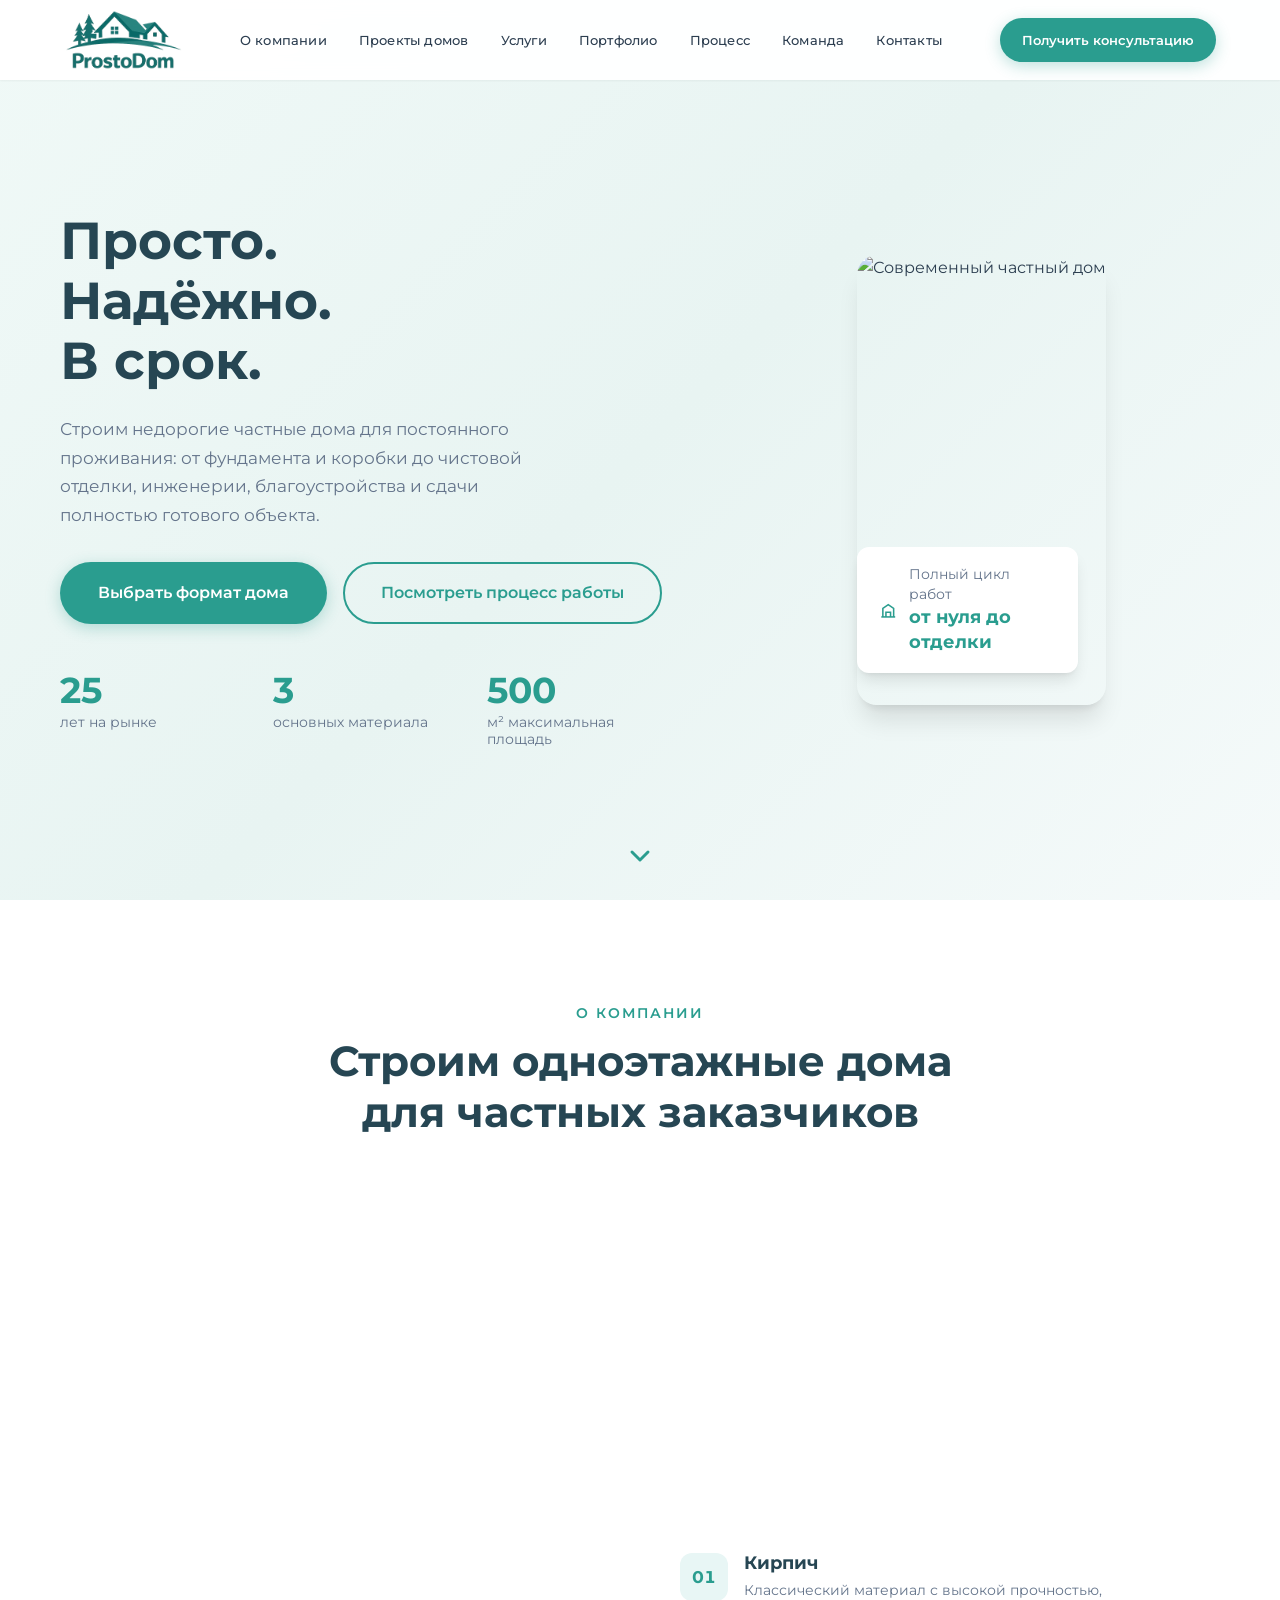
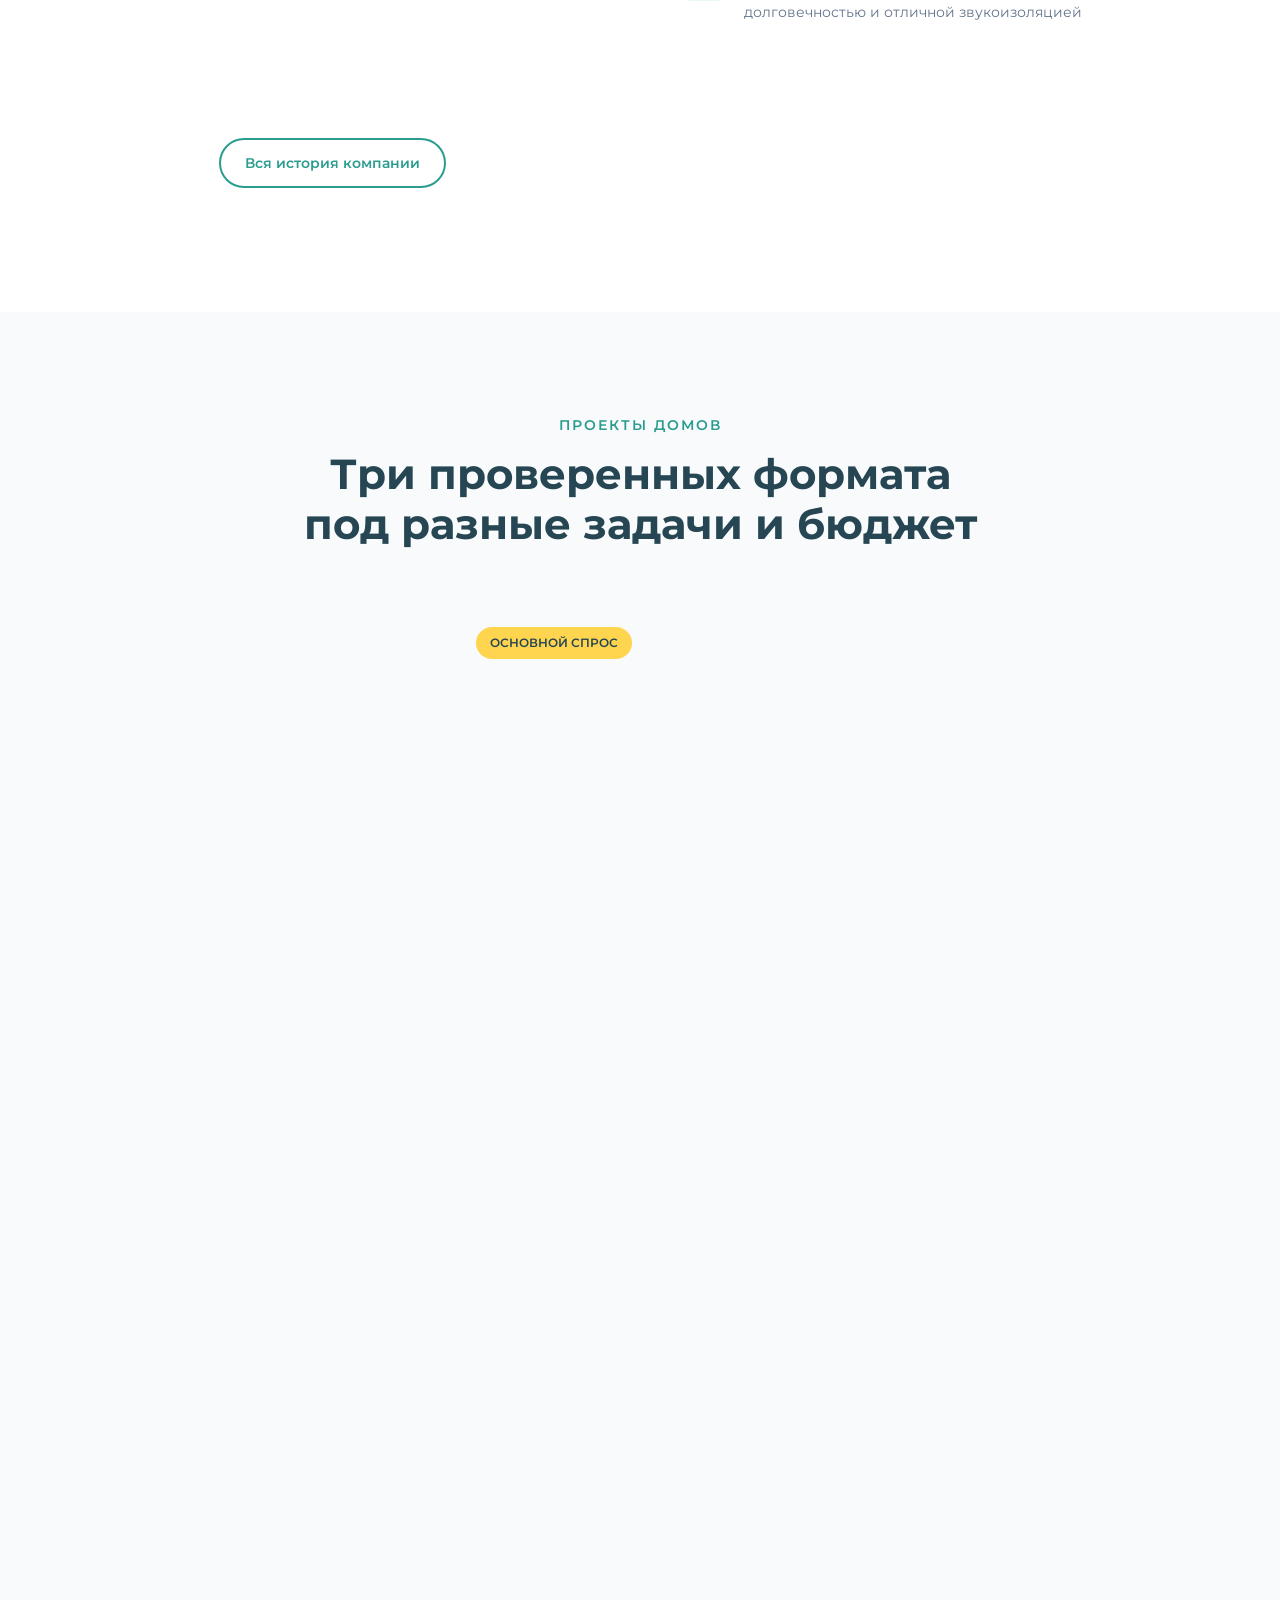
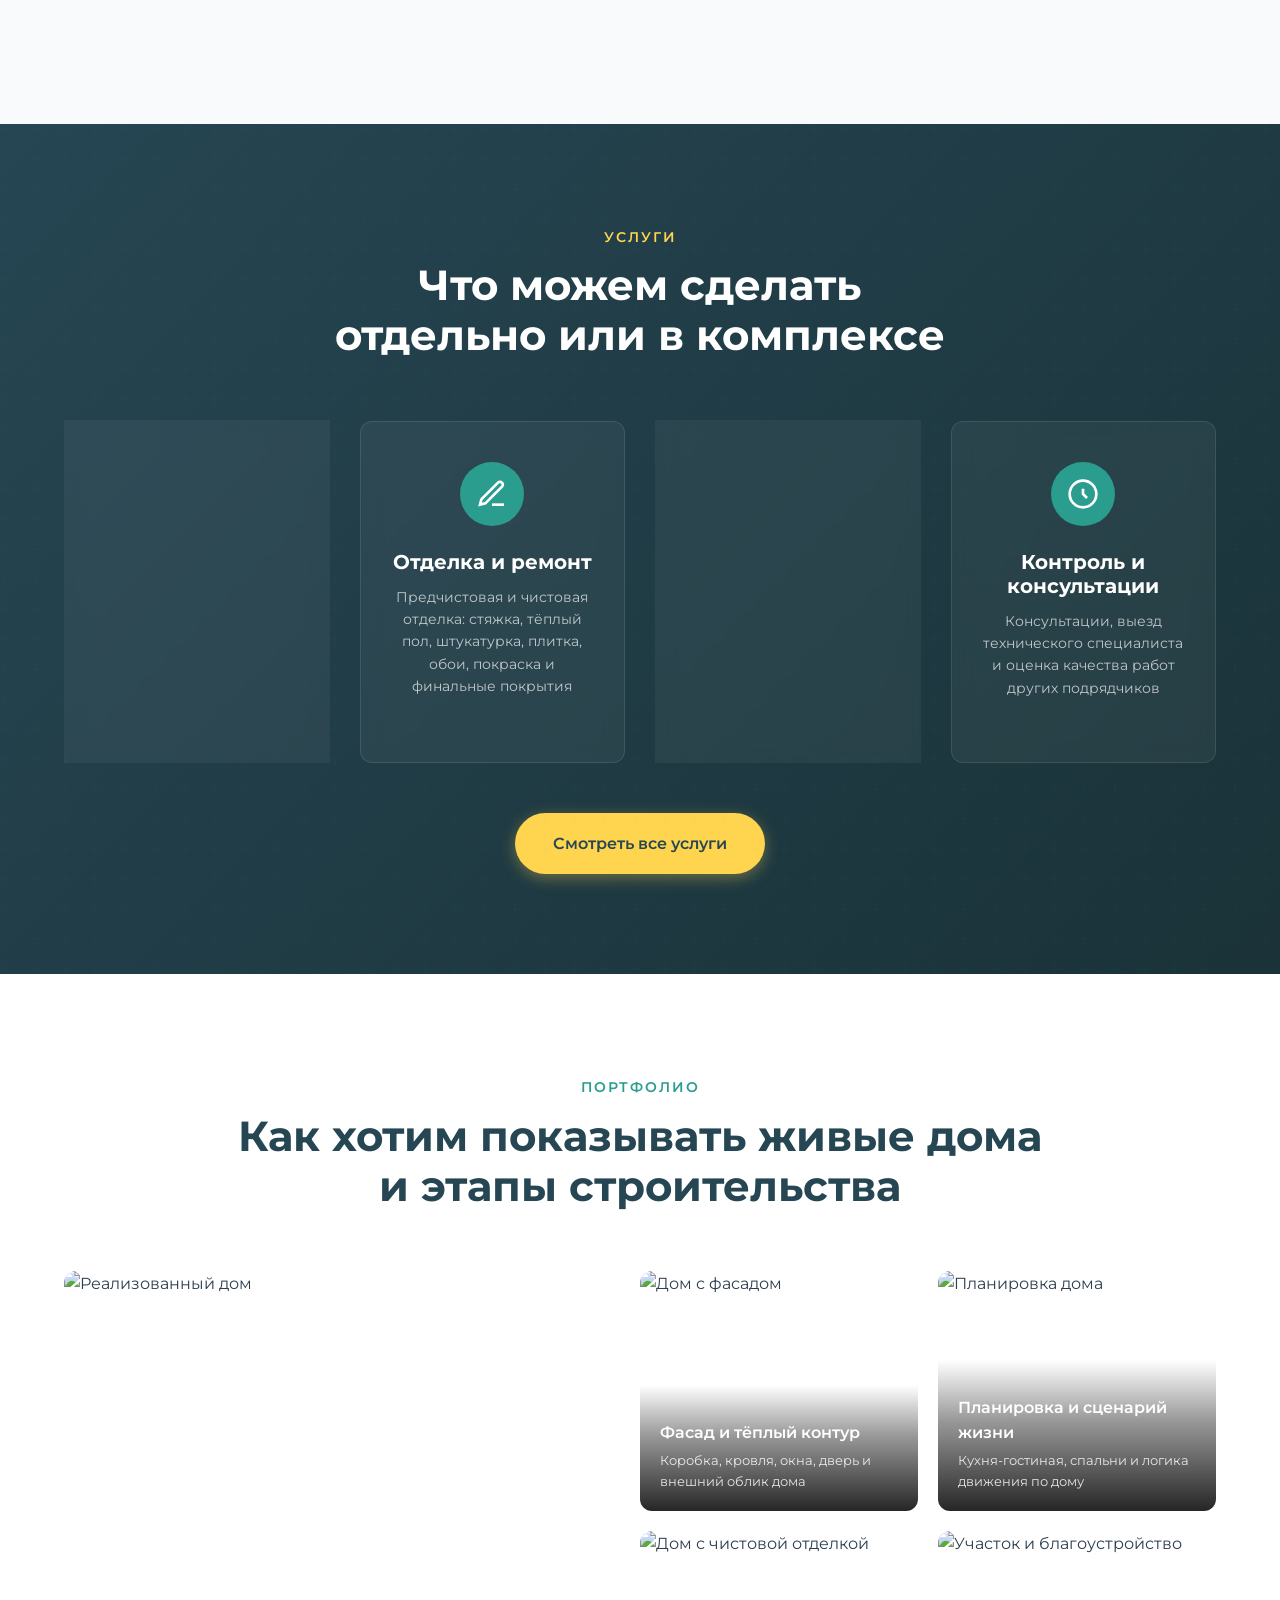
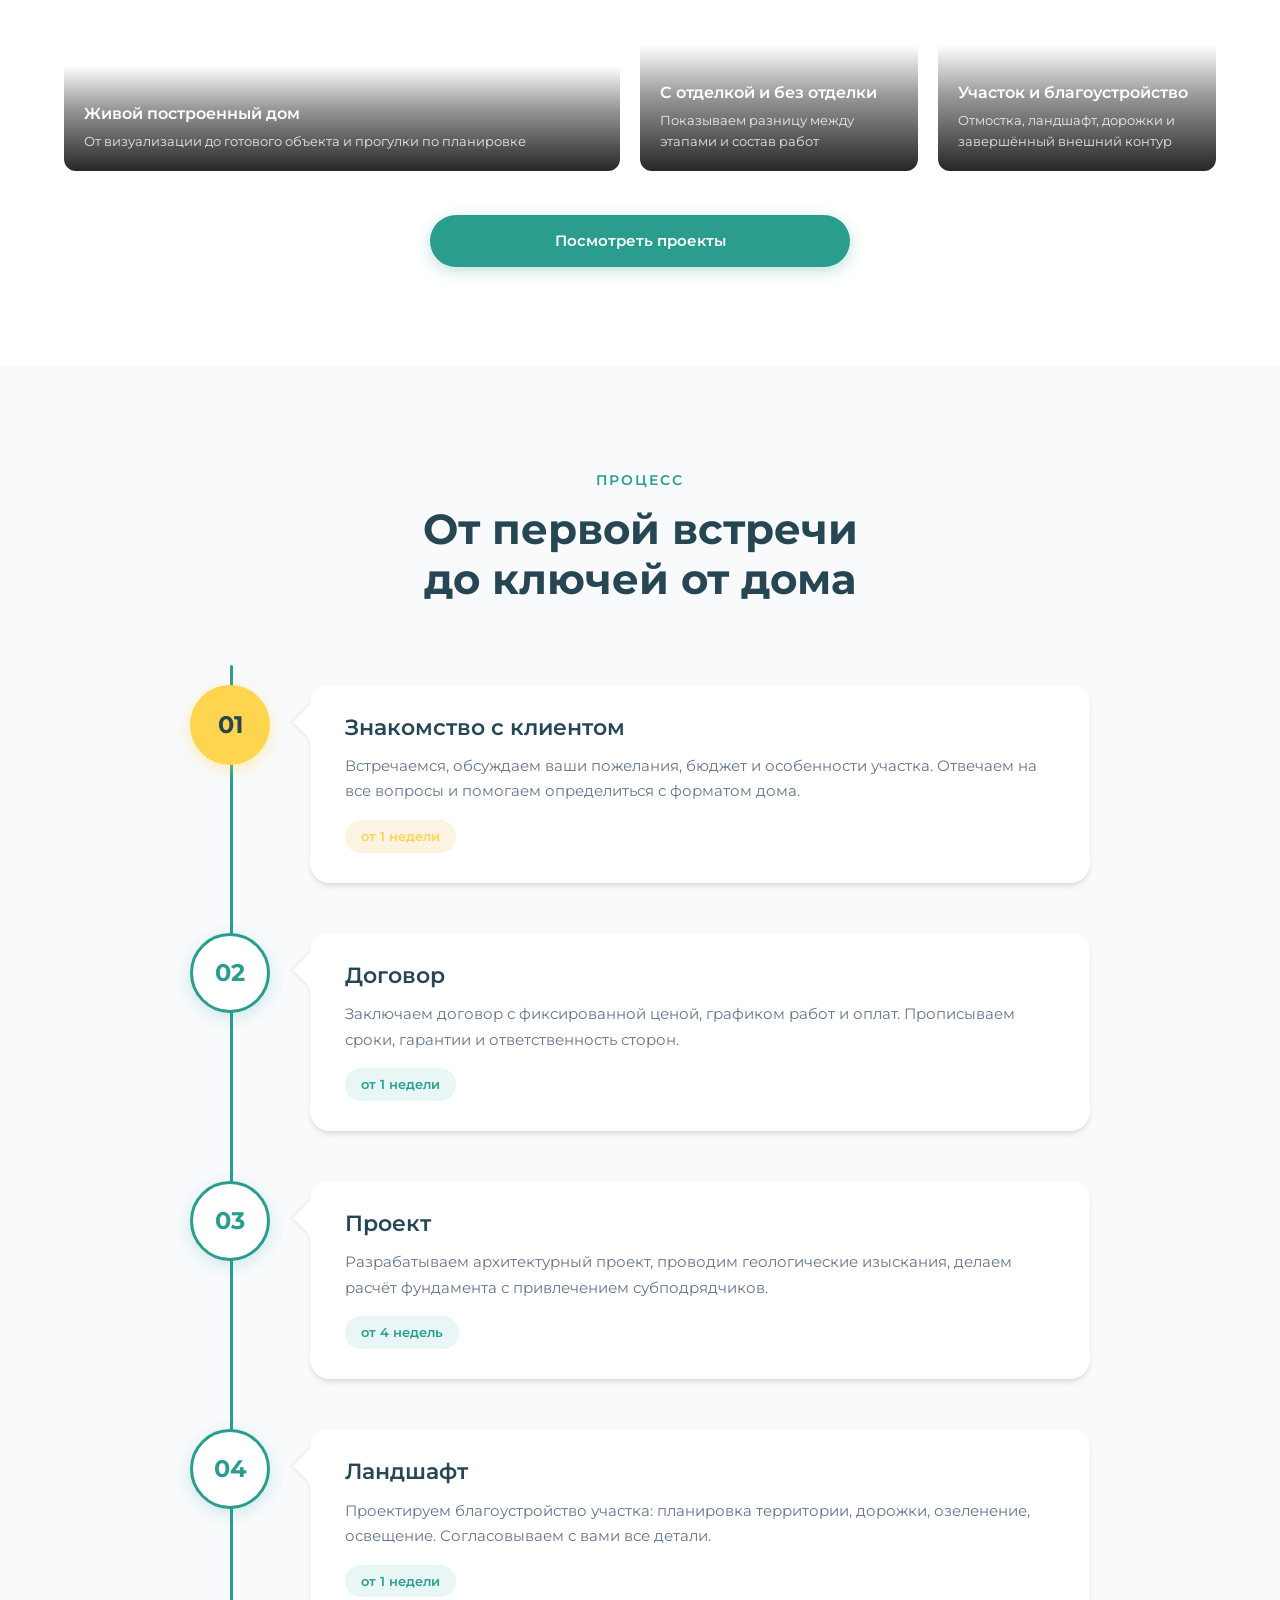
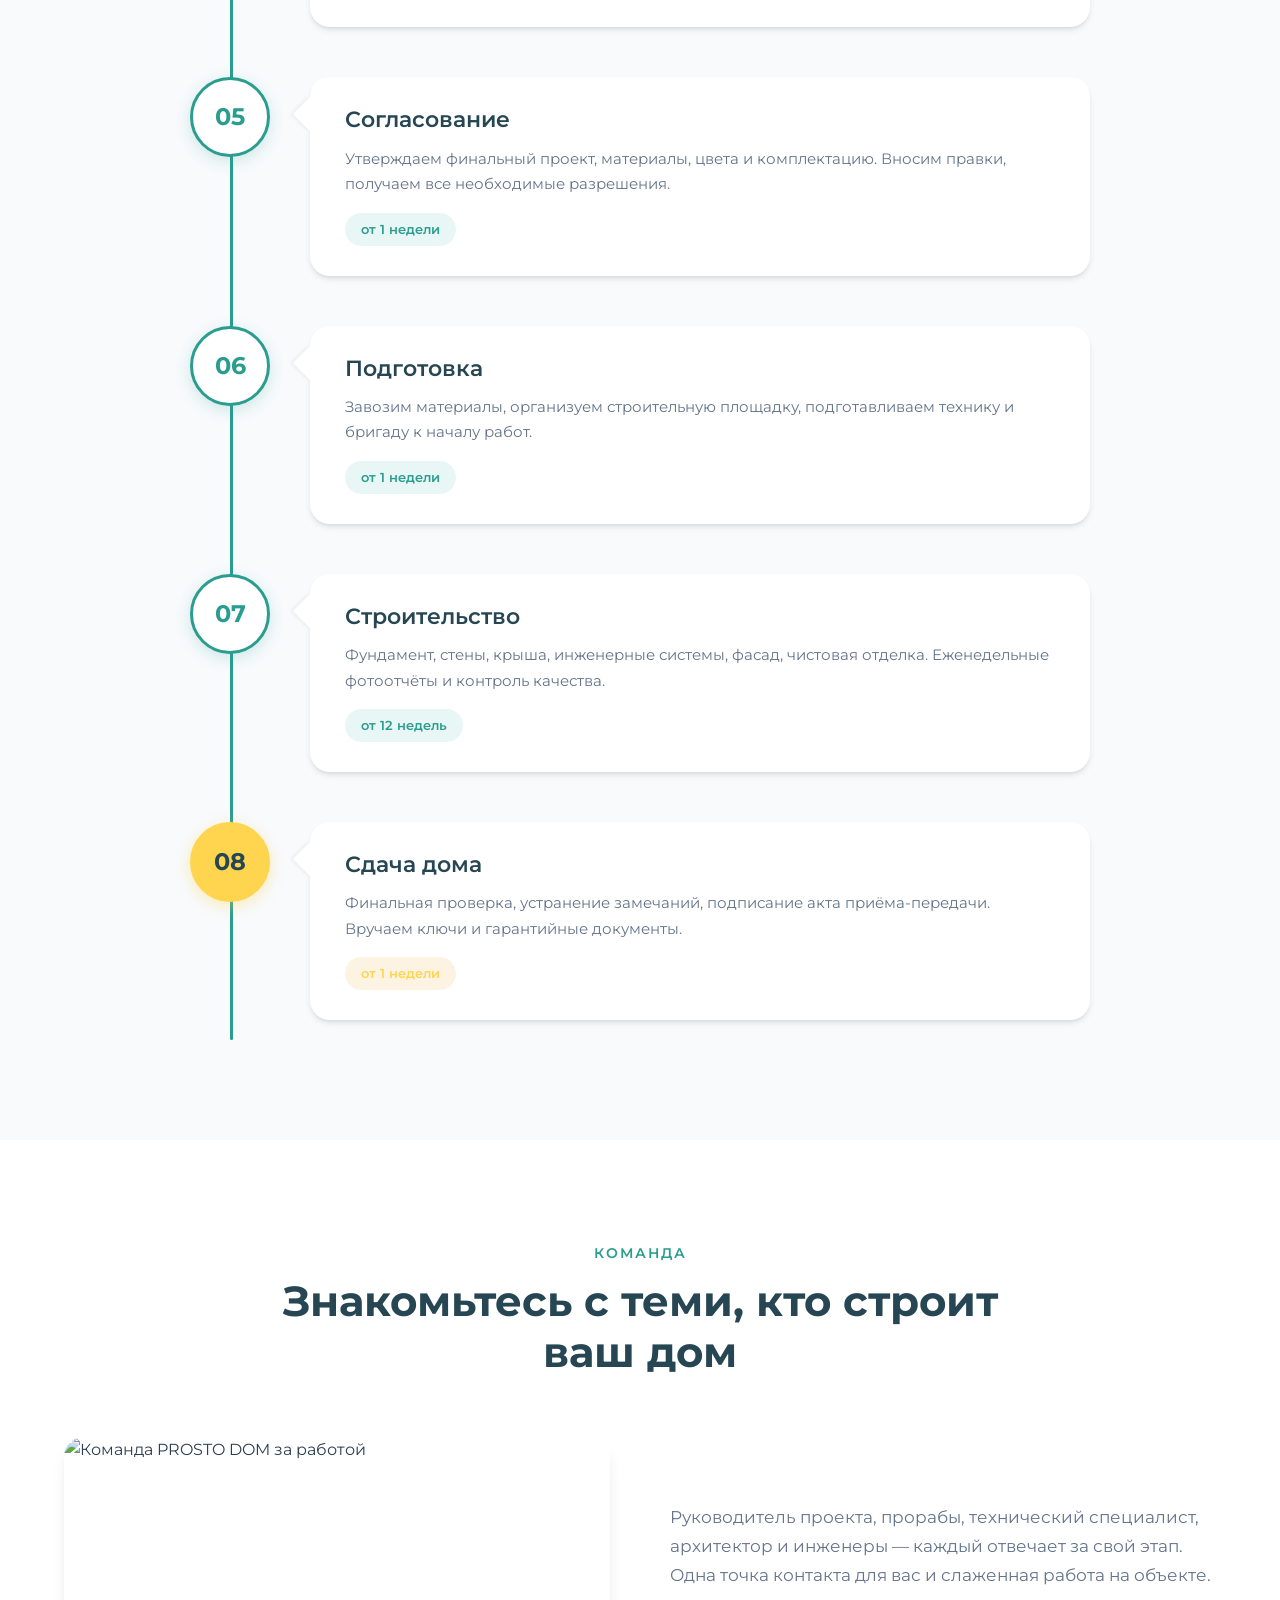
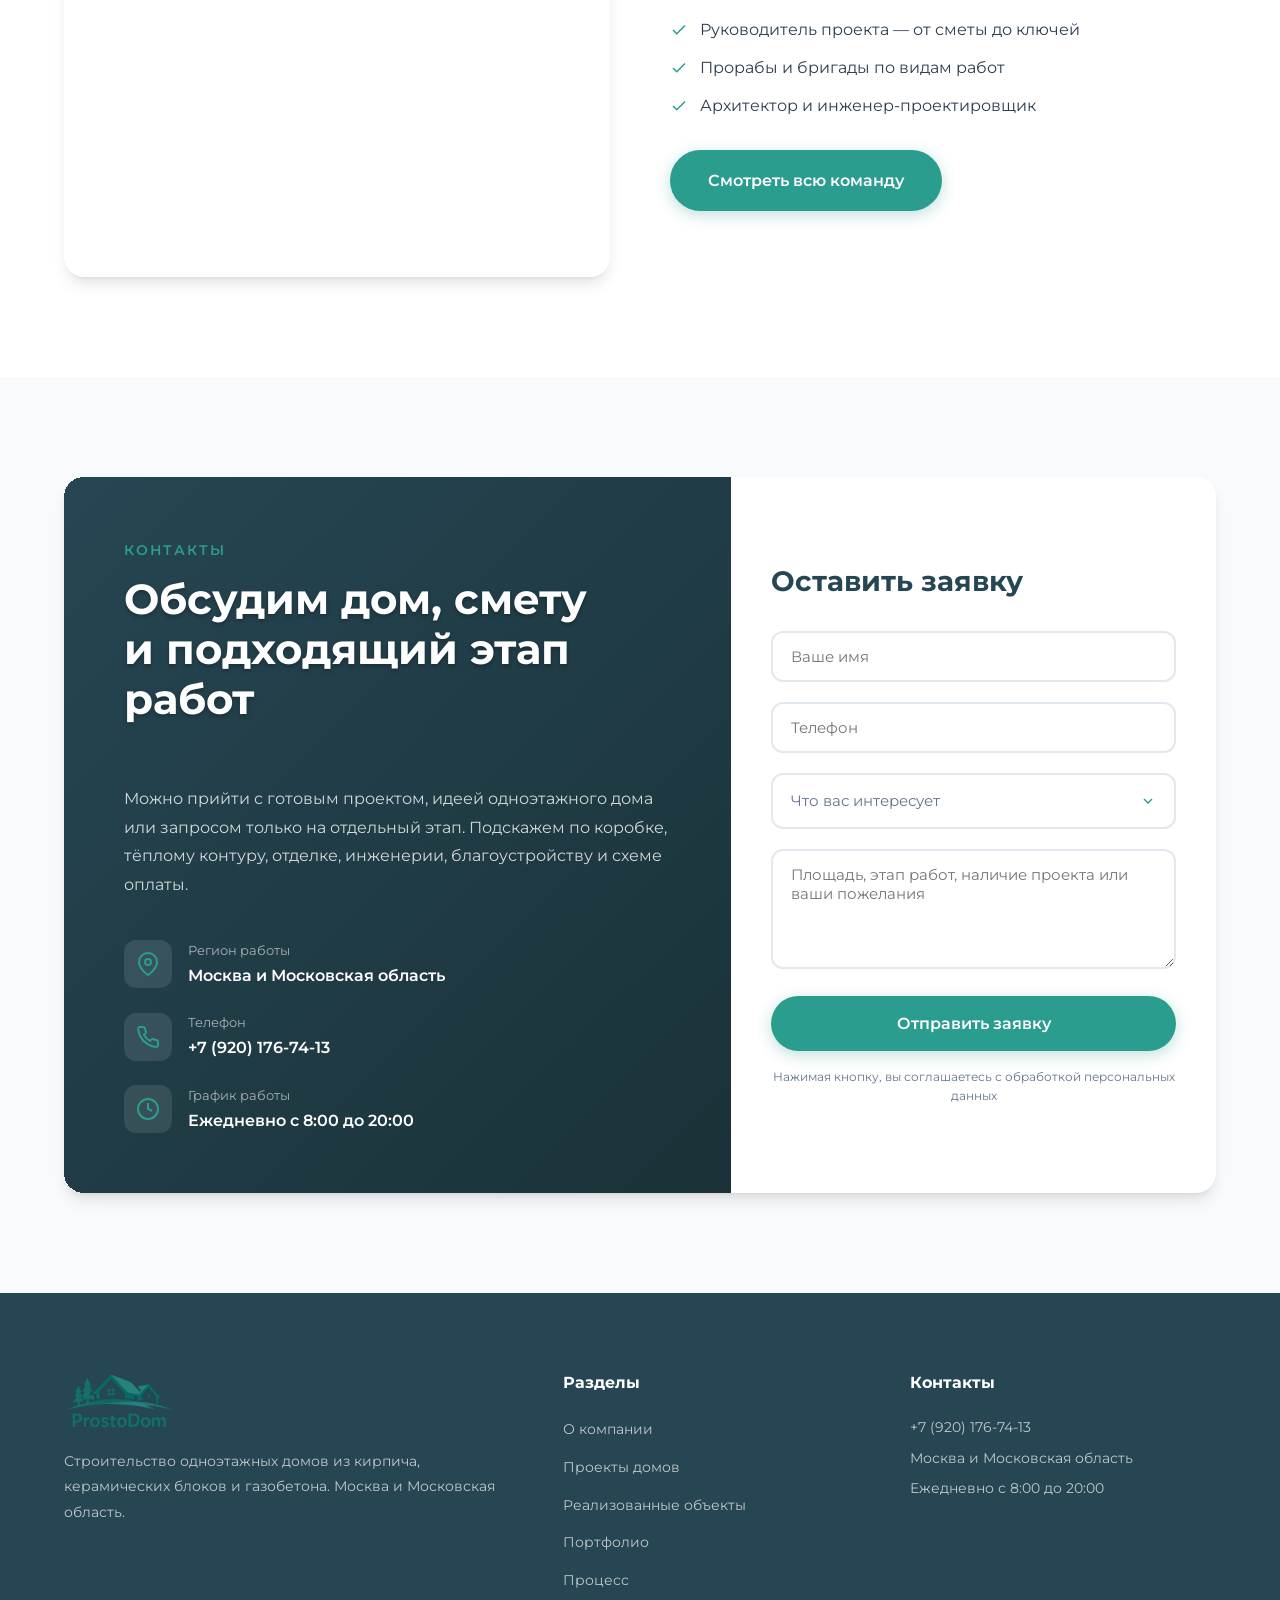
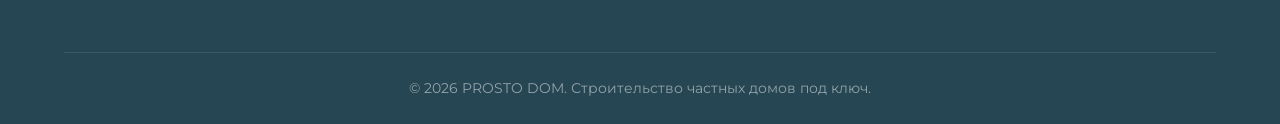
==== index.html @ 5545a031 "save1" ====
<!DOCTYPE html>
<html lang="ru">
<head>
    <meta charset="UTF-8">
    <meta name="viewport" content="width=device-width, initial-scale=1.0, viewport-fit=cover">
    <title>PROSTO DOM | Строительство одноэтажных домов под ключ</title>
    <link rel="preconnect" href="https://fonts.googleapis.com">
    <link rel="preconnect" href="https://fonts.gstatic.com" crossorigin>
    <link href="https://fonts.googleapis.com/css2?family=Montserrat:wght@300;400;500;600;700&display=swap" rel="stylesheet">
    <link rel="stylesheet" href="assets/css/styles.css">
</head>
<body>
    <nav class="navbar">
        <div class="container">
            <div class="nav-wrapper">
                <a href="#home" class="logo">
                    <img src="assets/images/logo.png" alt="PROSTO DOM" class="logo-img">
                </a>
                <ul class="nav-menu">
                    <li><a href="#about" class="nav-link">О компании</a></li>
                    <li><a href="#products" class="nav-link">Проекты домов</a></li>
                    <li><a href="#advantages" class="nav-link">Услуги</a></li>
                    <li><a href="#gallery" class="nav-link">Портфолио</a></li>
                    <li><a href="#payment" class="nav-link">Процесс</a></li>
                    <li><a href="#team-preview" class="nav-link">Команда</a></li>
                    <li><a href="#contact" class="nav-link">Контакты</a></li>
                </ul>
                <a href="#contact" class="btn btn-primary">Получить консультацию</a>
                <button type="button" class="mobile-menu-btn">
                    <span></span>
                    <span></span>
                    <span></span>
                </button>
            </div>
        </div>
    </nav>

    <section id="home" class="hero">
        <div class="container">
            <div class="hero-content">
                <div class="hero-text">
                    <h1 class="hero-title">
                        Просто.<br>
                        Надёжно.<br>
                        В срок.
                    </h1>
                    <p class="hero-description">
                        Строим недорогие частные дома для постоянного проживания: от фундамента и коробки
                        до чистовой отделки, инженерии, благоустройства и сдачи полностью готового объекта.
                    </p>
                    <div class="hero-buttons">
                        <a href="#products" class="btn btn-primary btn-large">Выбрать формат дома</a>
                        <a href="#payment" class="btn btn-outline btn-large">Посмотреть процесс работы</a>
                    </div>
                    <div class="hero-stats">
                        <div class="stat-item">
                            <span class="stat-number">25</span>
                            <span class="stat-label">лет на рынке</span>
                        </div>
                        <div class="stat-item">
                            <span class="stat-number">3</span>
                            <span class="stat-label">основных материала</span>
                        </div>
                        <div class="stat-item">
                            <span class="stat-number">500</span>
                            <span class="stat-label">м² максимальная площадь</span>
                        </div>
                    </div>
                </div>
                <div class="hero-image">
                    <div class="hero-image-frame">
                        <img src="https://kimi-web-img.moonshot.cn/img/images.contentstack.io/7cf0a88d36559b25558698b14889afd75e6fc28c.jpg" alt="Современный частный дом">
                    </div>
                    <div class="floating-card">
                        <svg width="24" height="24" viewBox="0 0 24 24" fill="none" stroke="#2A9D8F" stroke-width="2" aria-hidden="true">
                            <path d="M3 21h18"/>
                            <path d="M5 21V10l7-5 7 5v11"/>
                            <path d="M9 21v-6h6v6"/>
                        </svg>
                        <span>Полный цикл работ<br><strong>от нуля до отделки</strong></span>
                    </div>
                </div>
            </div>
        </div>
        <a href="#about" class="hero-scroll" aria-label="Перейти к разделу О компании">
            <svg class="hero-scroll-chevron" width="32" height="32" viewBox="0 0 24 24" fill="none" xmlns="http://www.w3.org/2000/svg" aria-hidden="true">
                <path d="M6 9l6 6 6-6" stroke="currentColor" stroke-width="2.2" stroke-linecap="round" stroke-linejoin="round"/>
            </svg>
        </a>
    </section>

    <section id="about" class="about">
        <div class="container">
            <div class="section-header">
                <span class="section-subtitle">О компании</span>
                <h2 class="section-title about-hero-title">Строим одноэтажные дома для частных заказчиков</h2>
            </div>
            <div class="about-grid">
                <div class="about-image-wrapper">
                    <div class="about-image">
                        <img src="https://kimi-web-img.moonshot.cn/img/www.stagewindows.com/06be84ded75762f1f22cbdcfaafd7a8bdf763b5a.jpg" alt="Процесс строительства дома">
                        <div class="experience-badge">
                            <span class="exp-number">25</span>
                            <span class="exp-text">лет<br>опыта</span>
                        </div>
                    </div>
                    <a href="#about" class="btn btn-outline about-history-btn">Вся история компании</a>
                </div>
                <div class="about-content">
                    <h3>Недорогие дома под ключ, тёплый контур и отдельные строительные этапы</h3>
                    <p>
                        Основное направление PROSTO DOM: индивидуальное жилищное строительство для частных заказчиков.
                        Делаем одноэтажные дома под ключ, тёплый контур и коробку, а также берём отдельные этапы:
                        фундамент, стены, крыши, фасады, инженерные сети, отделку, септики, благоустройство и ландшафт.
                    </p>
                    <p class="materials-intro">
                        Для возведения стен применяем три основных материала:
                    </p>
                    <div class="features-list">
                        <div class="feature-item">
                            <div class="feature-icon">
                                <span class="feature-num">01</span>
                            </div>
                            <div class="feature-text">
                                <h4>Кирпич</h4>
                                <p>Классический материал с высокой прочностью, долговечностью и отличной звукоизоляцией</p>
                            </div>
                        </div>
                        <div class="feature-item">
                            <div class="feature-icon">
                                <span class="feature-num">02</span>
                            </div>
                            <div class="feature-text">
                                <h4>Керамические блоки</h4>
                                <p>Тёплый и экологичный материал с высокой энергоэффективностью и паропроницаемостью</p>
                            </div>
                        </div>
                        <div class="feature-item">
                            <div class="feature-icon">
                                <span class="feature-num">03</span>
                            </div>
                            <div class="feature-text">
                                <h4>Газобетонные блоки</h4>
                                <p>Лёгкий материал с хорошей теплоизоляцией, удобством кладки и доступной ценой</p>
                            </div>
                        </div>
                    </div>
                </div>
            </div>
        </div>
    </section>

    <section id="products" class="products">
        <div class="container">
            <div class="section-header">
                <span class="section-subtitle">Проекты домов</span>
                <h2 class="section-title">Три проверенных формата <br>под разные задачи и бюджет</h2>
            </div>
            <div class="products-grid">
                <div class="product-card">
                    <div class="product-image">
                        <img src="https://images.unsplash.com/photo-1600585154340-be6161a56a0c?w=600&q=80" alt="Маленький одноэтажный дом">
                        <div class="product-badge">Компактный</div>
                    </div>
                    <div class="product-content">
                        <h3>Маленький дом</h3>
                        <p>Площадь 50-120 м². Формат для семьи, которой нужен удобный, недорогой и рациональный дом.</p>
                        <ul class="product-specs">
                            <li>
                                <svg width="16" height="16" viewBox="0 0 24 24" fill="none" stroke="#2A9D8F" stroke-width="2">
                                    <polyline points="20 6 9 17 4 12"/>
                                </svg>
                                Кухня-гостиная и одна-две спальни
                            </li>
                            <li>
                                <svg width="16" height="16" viewBox="0 0 24 24" fill="none" stroke="#2A9D8F" stroke-width="2">
                                    <polyline points="20 6 9 17 4 12"/>
                                </svg>
                                Подходит для быстрого старта строительства
                            </li>
                            <li>
                                <svg width="16" height="16" viewBox="0 0 24 24" fill="none" stroke="#2A9D8F" stroke-width="2">
                                    <polyline points="20 6 9 17 4 12"/>
                                </svg>
                                Оптимален по бюджету и эксплуатации
                            </li>
                        </ul>
                        <div class="product-footer">
                            <span class="product-price">50-120 м²</span>
                            <a href="#contact" class="btn btn-primary">Обсудить проект</a>
                        </div>
                    </div>
                </div>

                <div class="product-card featured">
                    <div class="product-image">
                        <img src="https://images.unsplash.com/photo-1600607687939-ce8a6c25118c?w=600&q=80" alt="Средний одноэтажный дом">
                        <div class="product-badge premium">Основной спрос</div>
                    </div>
                    <div class="product-content">
                        <h3>Средний дом</h3>
                        <p>Площадь 120-160 м². Оптимальный баланс площади и цены: просторная кухня-гостиная и полноценные спальни для каждого члена семьи.</p>
                        <ul class="product-specs">
                            <li>
                                <svg width="16" height="16" viewBox="0 0 24 24" fill="none" stroke="#2A9D8F" stroke-width="2">
                                    <polyline points="20 6 9 17 4 12"/>
                                </svg>
                                Кухня-гостиная и две-три спальни
                            </li>
                            <li>
                                <svg width="16" height="16" viewBox="0 0 24 24" fill="none" stroke="#2A9D8F" stroke-width="2">
                                    <polyline points="20 6 9 17 4 12"/>
                                </svg>
                                Баланс площади, цены и функциональности
                            </li>
                            <li>
                                <svg width="16" height="16" viewBox="0 0 24 24" fill="none" stroke="#2A9D8F" stroke-width="2">
                                    <polyline points="20 6 9 17 4 12"/>
                                </svg>
                                Подходит под тёплый контур и полную отделку
                            </li>
                        </ul>
                        <div class="product-footer">
                            <span class="product-price">120-160 м²</span>
                            <a href="#contact" class="btn btn-accent">Обсудить проект</a>
                        </div>
                    </div>
                </div>

                <div class="product-card">
                    <div class="product-image">
                        <img src="https://images.unsplash.com/photo-1600566753190-17f0baa2a6c3?w=600&q=80" alt="Большой одноэтажный дом">
                        <div class="product-badge green">Просторный</div>
                    </div>
                    <div class="product-content">
                        <h3>Большой дом</h3>
                        <p>Площадь 160-220 м². Максимальный комфорт для больших семей: просторные комнаты, гардеробные и дополнительные зоны.</p>
                        <ul class="product-specs">
                            <li>
                                <svg width="16" height="16" viewBox="0 0 24 24" fill="none" stroke="#2A9D8F" stroke-width="2">
                                    <polyline points="20 6 9 17 4 12"/>
                                </svg>
                                Просторная кухня-гостиная и три спальни
                            </li>
                            <li>
                                <svg width="16" height="16" viewBox="0 0 24 24" fill="none" stroke="#2A9D8F" stroke-width="2">
                                    <polyline points="20 6 9 17 4 12"/>
                                </svg>
                                Индивидуальная планировка под участок и образ жизни
                            </li>
                            <li>
                                <svg width="16" height="16" viewBox="0 0 24 24" fill="none" stroke="#2A9D8F" stroke-width="2">
                                    <polyline points="20 6 9 17 4 12"/>
                                </svg>
                                Реализуем полный цикл и сложные фасадные решения
                            </li>
                        </ul>
                        <div class="product-footer">
                            <span class="product-price">160-220+ м²</span>
                            <a href="#contact" class="btn btn-primary">Обсудить проект</a>
                        </div>
                    </div>
                </div>

                <div class="product-card full-width">
                    <div class="product-image">
                        <img src="https://images.unsplash.com/photo-1600596542815-ffad4c1539a9?w=1200&q=80" alt="Индивидуальный проект дома">
                        <div class="product-badge">Эксклюзив</div>
                    </div>
                    <div class="product-content">
                        <h3>Индивидуальный проект</h3>
                        <p>Индивидуальные решения до 500 м² для заказчиков, которым важны простор и статус. Разработаем проект с нуля под ваш участок, стиль жизни и бюджет.</p>
                        <ul class="product-specs">
                            <li>
                                <svg width="16" height="16" viewBox="0 0 24 24" fill="none" stroke="#2A9D8F" stroke-width="2">
                                    <polyline points="20 6 9 17 4 12"/>
                                </svg>
                                Архитектурное проектирование с учётом ландшафта
                            </li>
                            <li>
                                <svg width="16" height="16" viewBox="0 0 24 24" fill="none" stroke="#2A9D8F" stroke-width="2">
                                    <polyline points="20 6 9 17 4 12"/>
                                </svg>
                                Свободная планировка и любые материалы
                            </li>
                            <li>
                                <svg width="16" height="16" viewBox="0 0 24 24" fill="none" stroke="#2A9D8F" stroke-width="2">
                                    <polyline points="20 6 9 17 4 12"/>
                                </svg>
                                Полный цикл от эскиза до сдачи объекта
                            </li>
                        </ul>
                        <div class="product-footer">
                            <span class="product-price">Любая площадь</span>
                            <a href="#contact" class="btn btn-primary">Обсудить проект</a>
                        </div>
                    </div>
                </div>
            </div>
        </div>
    </section>

    <section id="advantages" class="advantages">
        <div class="container">
            <div class="section-header light">
                <span class="section-subtitle">Услуги</span>
                <h2 class="section-title">Что можем сделать<br>отдельно или в комплексе</h2>
            </div>
            <div class="advantages-grid">
                <div class="advantage-card">
                    <div class="advantage-icon">
                        <svg width="32" height="32" viewBox="0 0 24 24" fill="none" stroke="currentColor" stroke-width="2">
                            <path d="M3 21h18"/>
                            <path d="M5 21V10l7-5 7 5v11"/>
                            <path d="M9 21v-6h6v6"/>
                        </svg>
                    </div>
                    <h3>Коробка и тёплый контур</h3>
                    <p>Посадка дома на участок, земляные работы, фундамент, стены, крыша, окна, входная дверь и фасад</p>
                </div>
                <div class="advantage-card">
                    <div class="advantage-icon">
                        <svg width="32" height="32" viewBox="0 0 24 24" fill="none" stroke="currentColor" stroke-width="2">
                            <path d="M12 20h9"/>
                            <path d="M16.5 3.5a2.12 2.12 0 1 1 3 3L7 19l-4 1 1-4Z"/>
                        </svg>
                    </div>
                    <h3>Отделка и ремонт</h3>
                    <p>Предчистовая и чистовая отделка: стяжка, тёплый пол, штукатурка, плитка, обои, покраска и финальные покрытия</p>
                </div>
                <div class="advantage-card">
                    <div class="advantage-icon">
                        <svg width="32" height="32" viewBox="0 0 24 24" fill="none" stroke="currentColor" stroke-width="2">
                            <path d="M4 19h16"/>
                            <path d="M5 15l4-4 3 3 7-7"/>
                        </svg>
                    </div>
                    <h3>Инженерия и внешние работы</h3>
                    <p>Отопление, канализация, водоснабжение, септики, отмостка, земляные работы, благоустройство и ландшафт</p>
                </div>
                <div class="advantage-card">
                    <div class="advantage-icon">
                        <svg width="32" height="32" viewBox="0 0 24 24" fill="none" stroke="currentColor" stroke-width="2">
                            <circle cx="12" cy="12" r="10"/>
                            <path d="M12 8v4l3 3"/>
                        </svg>
                    </div>
                    <h3>Контроль и консультации</h3>
                    <p>Консультации, выезд технического специалиста и оценка качества работ других подрядчиков</p>
                </div>
            </div>
            <div class="advantages-footer">
                <a href="pages/services.html" class="btn btn-accent btn-large">Смотреть все услуги</a>
            </div>
        </div>
    </section>

    <section id="gallery" class="gallery">
        <div class="container">
            <div class="section-header">
                <span class="section-subtitle">Портфолио</span>
                <h2 class="section-title">Как хотим показывать живые дома<br>и этапы строительства</h2>
            </div>
            <div class="gallery-horizontal">
                <div class="gallery-first-column">
                    <div class="gallery-item-large">
                        <div class="gallery-item-large-visual">
                            <img src="https://kimi-web-img.moonshot.cn/img/parametric-architecture.com/6fbc1eb88ae647df6f46a60f3fec54e033b5e749.jpg" alt="Реализованный дом">
                            <div class="gallery-label">
                                <span class="gallery-label-title">Живой построенный дом</span>
                                <span class="gallery-label-desc">От визуализации до готового объекта и прогулки по планировке</span>
                            </div>
                        </div>
                    </div>
                </div>
                <div class="gallery-column">
                    <div class="gallery-item-small">
                        <img src="https://kimi-web-img.moonshot.cn/img/oknoplast.us/dd0e6443b8c1ccb361e7fcba99b834f98c0d679a.jpg" alt="Дом с фасадом">
                        <div class="gallery-label">
                            <span class="gallery-label-title">Фасад и тёплый контур</span>
                            <span class="gallery-label-desc">Коробка, кровля, окна, дверь и внешний облик дома</span>
                        </div>
                    </div>
                    <div class="gallery-item-small">
                        <img src="https://kimi-web-img.moonshot.cn/img/res.cloudinary.com/212da3d13acbe1574d549360f452eb77afae3c19.png" alt="Дом с чистовой отделкой">
                        <div class="gallery-label">
                            <span class="gallery-label-title">С отделкой и без отделки</span>
                            <span class="gallery-label-desc">Показываем разницу между этапами и состав работ</span>
                        </div>
                    </div>
                </div>
                <div class="gallery-column">
                    <div class="gallery-item-small">
                        <img src="https://kimi-web-img.moonshot.cn/img/thumbs.dreamstime.com/32e92a66339aed1d78eace7ded49c9d90cd16d52.jpg" alt="Планировка дома">
                        <div class="gallery-label">
                            <span class="gallery-label-title">Планировка и сценарий жизни</span>
                            <span class="gallery-label-desc">Кухня-гостиная, спальни и логика движения по дому</span>
                        </div>
                    </div>
                    <div class="gallery-item-small">
                        <img src="https://images.unsplash.com/photo-1600596542815-ffad4c1539a9?w=800&q=80" alt="Участок и благоустройство">
                        <div class="gallery-label">
                            <span class="gallery-label-title">Участок и благоустройство</span>
                            <span class="gallery-label-desc">Отмостка, ландшафт, дорожки и завершённый внешний контур</span>
                        </div>
                    </div>
                </div>
            </div>
            <div class="gallery-footer-cta">
                <a href="pages/projects.html" class="btn btn-primary gallery-item-cta">Посмотреть проекты</a>
            </div>
        </div>
    </section>

    <section id="payment" class="payment-section">
        <div class="container">
            <div class="section-header">
                <span class="section-subtitle">Процесс</span>
                <h2 class="section-title">От первой встречи<br>до ключей от дома</h2>
            </div>
            <div class="process-timeline">
                <div class="timeline-line"></div>

                <div class="process-step" data-step="1">
                    <div class="step-marker">01</div>
                    <div class="step-content">
                        <h3>Знакомство с клиентом</h3>
                        <p>Встречаемся, обсуждаем ваши пожелания, бюджет и особенности участка. Отвечаем на все вопросы и помогаем определиться с форматом дома.</p>
                        <div class="step-duration">от 1 недели</div>
                    </div>
                </div>

                <div class="process-step" data-step="2">
                    <div class="step-marker">02</div>
                    <div class="step-content">
                        <h3>Договор</h3>
                        <p>Заключаем договор с фиксированной ценой, графиком работ и оплат. Прописываем сроки, гарантии и ответственность сторон.</p>
                        <div class="step-duration">от 1 недели</div>
                    </div>
                </div>

                <div class="process-step" data-step="3">
                    <div class="step-marker">03</div>
                    <div class="step-content">
                        <h3>Проект</h3>
                        <p>Разрабатываем архитектурный проект, проводим геологические изыскания, делаем расчёт фундамента с привлечением субподрядчиков.</p>
                        <div class="step-duration">от 4 недель</div>
                    </div>
                </div>

                <div class="process-step" data-step="4">
                    <div class="step-marker">04</div>
                    <div class="step-content">
                        <h3>Ландшафт</h3>
                        <p>Проектируем благоустройство участка: планировка территории, дорожки, озеленение, освещение. Согласовываем с вами все детали.</p>
                        <div class="step-duration">от 1 недели</div>
                    </div>
                </div>

                <div class="process-step" data-step="5">
                    <div class="step-marker">05</div>
                    <div class="step-content">
                        <h3>Согласование</h3>
                        <p>Утверждаем финальный проект, материалы, цвета и комплектацию. Вносим правки, получаем все необходимые разрешения.</p>
                        <div class="step-duration">от 1 недели</div>
                    </div>
                </div>

                <div class="process-step" data-step="6">
                    <div class="step-marker">06</div>
                    <div class="step-content">
                        <h3>Подготовка</h3>
                        <p>Завозим материалы, организуем строительную площадку, подготавливаем технику и бригаду к началу работ.</p>
                        <div class="step-duration">от 1 недели</div>
                    </div>
                </div>

                <div class="process-step" data-step="7">
                    <div class="step-marker">07</div>
                    <div class="step-content">
                        <h3>Строительство</h3>
                        <p>Фундамент, стены, крыша, инженерные системы, фасад, чистовая отделка. Еженедельные фотоотчёты и контроль качества.</p>
                        <div class="step-duration">от 12 недель</div>
                    </div>
                </div>

                <div class="process-step" data-step="8">
                    <div class="step-marker">08</div>
                    <div class="step-content">
                        <h3>Сдача дома</h3>
                        <p>Финальная проверка, устранение замечаний, подписание акта приёма-передачи. Вручаем ключи и гарантийные документы.</p>
                        <div class="step-duration">от 1 недели</div>
                    </div>
                </div>
            </div>
        </div>
    </section>

    <section id="team-preview" class="team-preview">
        <div class="container">
            <div class="section-header">
                <span class="section-subtitle">Команда</span>
                <h2 class="section-title">Знакомьтесь с теми, кто строит<br>ваш дом</h2>
            </div>
            <div class="team-preview-layout">
                <div class="team-preview-visual">
                    <img src="https://images.unsplash.com/photo-1522071820081-009f0129c71c?w=900&q=80" alt="Команда PROSTO DOM за работой">
                </div>
                <div class="team-preview-content">
                    <p>
                        Руководитель проекта, прорабы, технический специалист, архитектор и инженеры —
                        каждый отвечает за свой этап. Одна точка контакта для вас и слаженная работа на объекте.
                    </p>
                    <ul class="team-preview-roles">
                        <li>
                            <svg width="18" height="18" viewBox="0 0 24 24" fill="none" stroke="#2A9D8F" stroke-width="2"><polyline points="20 6 9 17 4 12"/></svg>
                            Руководитель проекта — от сметы до ключей
                        </li>
                        <li>
                            <svg width="18" height="18" viewBox="0 0 24 24" fill="none" stroke="#2A9D8F" stroke-width="2"><polyline points="20 6 9 17 4 12"/></svg>
                            Прорабы и бригады по видам работ
                        </li>
                        <li>
                            <svg width="18" height="18" viewBox="0 0 24 24" fill="none" stroke="#2A9D8F" stroke-width="2"><polyline points="20 6 9 17 4 12"/></svg>
                            Архитектор и инженер-проектировщик
                        </li>
                    </ul>
                    <a href="pages/team.html" class="btn btn-primary btn-large">Смотреть всю команду</a>
                </div>
            </div>
        </div>
    </section>

    <section id="contact" class="contact">
        <div class="container">
            <div class="contact-wrapper">
                <div class="contact-info">
                    <div class="section-header left">
                        <span class="section-subtitle">Контакты</span>
                        <h2 class="section-title contact-title-visible">Обсудим дом, смету<br>и подходящий этап работ</h2>
                    </div>
                    <p class="contact-description">
                        Можно прийти с готовым проектом, идеей одноэтажного дома или запросом только на отдельный этап.
                        Подскажем по коробке, тёплому контуру, отделке, инженерии, благоустройству и схеме оплаты.
                    </p>
                    <div class="contact-details">
                        <div class="contact-item">
                            <div class="contact-icon">
                                <svg width="24" height="24" viewBox="0 0 24 24" fill="none" stroke="currentColor" stroke-width="2">
                                    <path d="M21 10c0 7-9 13-9 13s-9-6-9-13a9 9 0 0 1 18 0z"/>
                                    <circle cx="12" cy="10" r="3"/>
                                </svg>
                            </div>
                            <div class="contact-text">
                                <span>Регион работы</span>
                                <strong>Москва и Московская область</strong>
                            </div>
                        </div>
                        <div class="contact-item">
                            <div class="contact-icon">
                                <svg width="24" height="24" viewBox="0 0 24 24" fill="none" stroke="currentColor" stroke-width="2">
                                    <path d="M22 16.92v3a2 2 0 0 1-2.18 2 19.79 19.79 0 0 1-8.63-3.07 19.5 19.5 0 0 1-6-6 19.79 19.79 0 0 1-3.07-8.67A2 2 0 0 1 4.11 2h3a2 2 0 0 1 2 1.72 12.84 12.84 0 0 0 .7 2.81 2 2 0 0 1-.45 2.11L8.09 9.91a16 16 0 0 0 6 6l1.27-1.27a2 2 0 0 1 2.11-.45 12.84 12.84 0 0 0 2.81.7A2 2 0 0 1 22 16.92z"/>
                                </svg>
                            </div>
                            <div class="contact-text">
                                <span>Телефон</span>
                                <strong>+7 (920) 176-74-13</strong>
                            </div>
                        </div>
                        <div class="contact-item">
                            <div class="contact-icon">
                                <svg width="24" height="24" viewBox="0 0 24 24" fill="none" stroke="currentColor" stroke-width="2">
                                    <circle cx="12" cy="12" r="10"/>
                                    <path d="M12 6v6l4 2"/>
                                </svg>
                            </div>
                            <div class="contact-text">
                                <span>График работы</span>
                                <strong>Ежедневно с 8:00 до 20:00</strong>
                            </div>
                        </div>
                    </div>
                </div>

                <form class="contact-form" action="javascript:void(0)">
                    <h3>Оставить заявку</h3>
                    <div class="form-group">
                        <input type="text" placeholder="Ваше имя" required>
                    </div>
                    <div class="form-group">
                        <input type="tel" placeholder="Телефон" required>
                    </div>
                    <div class="form-group">
                        <div class="custom-select">
                            <div class="custom-select-trigger">
                                <span class="selected-text">Что вас интересует</span>
                                <svg class="select-arrow" width="16" height="16" viewBox="0 0 24 24" fill="none" stroke="#2A9D8F" stroke-width="2">
                                    <path d="M6 9l6 6 6-6"/>
                                </svg>
                            </div>
                            <div class="custom-select-options">
                                <div class="custom-option" data-value="small">Маленький дом (50-120 м²)</div>
                                <div class="custom-option" data-value="medium">Средний дом (120-160 м²)</div>
                                <div class="custom-option" data-value="large">Большой дом (160-220+ м²)</div>
                                <div class="custom-option" data-value="custom">Индивидуальный проект</div>
                                <div class="custom-option" data-value="other">Другие услуги</div>
                            </div>
                            <input type="hidden" name="service" id="service-select">
                        </div>
                    </div>
                    <div class="form-group">
                        <textarea placeholder="Площадь, этап работ, наличие проекта или ваши пожелания" rows="4"></textarea>
                    </div>
                    <button type="button" class="btn btn-primary btn-large btn-full contact-submit-btn">Отправить заявку</button>
                    <p class="form-note">Нажимая кнопку, вы соглашаетесь с обработкой персональных данных</p>
                </form>
            </div>
        </div>
    </section>

    <footer class="footer">
        <div class="container">
            <div class="footer-content">
                <div class="footer-brand">
                    <a href="#home" class="logo">
                        <img src="assets/images/logo.png" alt="PROSTO DOM" class="logo-img">
                    </a>
                    <p>Строительство одноэтажных домов из кирпича, керамических блоков и газобетона. Москва и Московская область.</p>
                </div>
                <div class="footer-links">
                    <h4>Разделы</h4>
                    <ul>
                        <li><a href="#about">О компании</a></li>
                        <li><a href="#products">Проекты домов</a></li>
                        <li><a href="pages/projects.html">Реализованные объекты</a></li>
                        <li><a href="#gallery">Портфолио</a></li>
                        <li><a href="#payment">Процесс</a></li>
                    </ul>
                </div>
                <div class="footer-contact">
                    <h4>Контакты</h4>
                    <p>+7 (920) 176-74-13</p>
                    <p>Москва и Московская область</p>
                    <p>Ежедневно с 8:00 до 20:00</p>
                </div>
            </div>
            <div class="footer-bottom">
                <p>© 2026 PROSTO DOM. Строительство частных домов под ключ.</p>
            </div>
        </div>
    </footer>

    <script src="assets/js/script.js"></script>
</body>
</html>
---- assets/css/styles.css ----
:root {
    --primary: #2A9D8F;
    --primary-dark: #21867a;
    --primary-light: #e8f6f5;
    --secondary: #264653;
    --accent: #ffd54f;
    --text: #2c3e50;
    --text-light: #64748b;
    --white: #ffffff;
    --gray-50: #f8fafc;
    --gray-100: #f1f5f9;
    --gray-200: #e2e8f0;
    --shadow-sm: 0 1px 2px 0 rgb(0 0 0 / 0.05);
    --shadow: 0 4px 6px -1px rgb(0 0 0 / 0.1), 0 2px 4px -2px rgb(0 0 0 / 0.1);
    --shadow-lg: 0 10px 15px -3px rgb(0 0 0 / 0.1), 0 4px 6px -4px rgb(0 0 0 / 0.1);
    --shadow-xl: 0 20px 25px -5px rgb(0 0 0 / 0.1), 0 8px 10px -6px rgb(0 0 0 / 0.1);
    --radius: 12px;
    --radius-lg: 20px;
    --transition: all 0.3s cubic-bezier(0.4, 0, 0.2, 1);
}

* {
    margin: 0;
    padding: 0;
    box-sizing: border-box;
}

html {
    scroll-behavior: smooth;
    -webkit-text-size-adjust: 100%;
    text-size-adjust: 100%;
}

body {
    font-family: 'Montserrat', sans-serif;
    color: var(--text);
    line-height: 1.6;
    background-color: var(--white);
    overflow-x: hidden;
}

body.nav-open {
    overflow: hidden;
}

.container {
    max-width: 1200px;
    margin: 0 auto;
    padding: 0 clamp(16px, 4vw, 24px);
    padding-left: max(clamp(16px, 4vw, 24px), env(safe-area-inset-left, 0px));
    padding-right: max(clamp(16px, 4vw, 24px), env(safe-area-inset-right, 0px));
}

h1, h2, h3, h4 {
    font-weight: 700;
    line-height: 1.2;
}

a {
    text-decoration: none;
    color: inherit;
    transition: var(--transition);
}

ul {
    list-style: none;
}

img {
    max-width: 100%;
    height: auto;
    display: block;
}

.btn {
    display: inline-flex;
    align-items: center;
    justify-content: center;
    padding: 12px 28px;
    font-size: 15px;
    font-weight: 600;
    border-radius: 50px;
    border: 2px solid transparent;
    cursor: pointer;
    transition: var(--transition);
    font-family: 'Montserrat', sans-serif;
}

.btn-primary {
    background-color: var(--primary);
    color: var(--white);
    box-shadow: 0 4px 15px rgba(42, 157, 143, 0.3);
}

.btn-primary:hover {
    background-color: var(--primary-dark);
    transform: translateY(-2px);
    box-shadow: 0 6px 20px rgba(42, 157, 143, 0.4);
}

.btn-accent {
    background-color: var(--accent);
    color: var(--secondary);
    box-shadow: 0 4px 15px rgba(255, 213, 79, 0.35);
}

.btn-accent:hover {
    background-color: #e6b82e;
    transform: translateY(-2px);
    box-shadow: 0 6px 20px rgba(255, 213, 79, 0.45);
}

.btn-outline {
    background-color: transparent;
    color: var(--primary);
    border-color: var(--primary);
}

.btn-outline:hover {
    background-color: var(--primary);
    color: var(--white);
}

.btn-large {
    padding: 16px 36px;
    font-size: 16px;
}

.btn-full {
    width: 100%;
}

.section-header {
    text-align: center;
    margin-bottom: 60px;
}

.section-header.left {
    text-align: left;
}

.section-header.light {
    color: var(--white);
}

.section-subtitle {
    display: inline-block;
    font-size: 14px;
    font-weight: 600;
    text-transform: uppercase;
    letter-spacing: 2px;
    color: var(--primary);
    margin-bottom: 12px;
}

.section-header.light .section-subtitle {
    color: var(--accent);
}

.section-title {
    font-size: 42px;
    color: var(--secondary);
    line-height: 1.2;
    overflow-wrap: anywhere;
    text-wrap: balance;
}

.contact-title-visible {
    color: #ffffff !important;
    text-shadow: 0 2px 4px rgba(0,0,0,0.3);
    font-weight: 700;
}

.section-header.light .section-title {
    color: var(--white);
}

.navbar {
    position: fixed;
    top: 0;
    left: 0;
    right: 0;
    background: rgba(255, 255, 255, 0.95);
    backdrop-filter: blur(10px);
    z-index: 1000;
    box-shadow: var(--shadow-sm);
    transition: var(--transition);
    padding-top: env(safe-area-inset-top, 0px);
}

.nav-wrapper {
    display: flex;
    align-items: center;
    justify-content: space-between;
    height: 80px;
}

.logo {
    display: inline-flex;
    align-items: center;
    flex-shrink: 0;
    width: fit-content;
    max-width: 100%;
    vertical-align: middle;
}

.logo-img {
    display: block;
    height: 60px;
    width: auto;
    max-width: min(360px, 70vw);
    object-fit: contain;
    flex-shrink: 0;
}

.footer-brand .logo-img {
    height: 56px;
    max-width: min(340px, 75vw);
}

.nav-menu {
    display: flex;
    gap: 32px;
    align-items: center;
}

.nav-link {
    font-size: 13px;
    font-weight: 500;
    color: var(--text);
    position: relative;
    letter-spacing: 0.2px;
    white-space: nowrap;
}

.nav-link::after {
    content: '';
    position: absolute;
    bottom: -4px;
    left: 0;
    width: 0;
    height: 2px;
    background-color: var(--primary);
    transition: var(--transition);
}

.nav-link:hover::after {
    width: 100%;
}

.nav-wrapper .btn {
    flex-shrink: 0;
    padding: 10px 20px;
    font-size: 13px;
}

.mobile-menu-btn {
    display: none;
    flex-direction: column;
    gap: 5px;
    background: none;
    border: none;
    cursor: pointer;
    padding: 5px;
}

.mobile-menu-btn span {
    display: block;
    width: 25px;
    height: 2px;
    background-color: var(--secondary);
    transition: var(--transition);
    transform-origin: center;
}

.mobile-menu-btn.active span:nth-child(1) {
    transform: translateY(7px) rotate(45deg);
}

.mobile-menu-btn.active span:nth-child(2) {
    opacity: 0;
    transform: scaleX(0);
}

.mobile-menu-btn.active span:nth-child(3) {
    transform: translateY(-7px) rotate(-45deg);
}

.hero {
    padding: 160px 0 100px;
    position: relative;
    overflow: hidden;
    min-height: 100vh;
    display: flex;
    align-items: center;
    justify-content: center;
    background: linear-gradient(135deg, #f0f9f7 0%, #e8f4f2 50%, #f5fafa 100%);
}

.hero .container {
    max-width: 100%;
    padding: 0 60px;
}

.hero-content {
    display: grid;
    grid-template-columns: 1fr 3fr;
    gap: 80px;
    align-items: center;
    position: relative;
    z-index: 10;
    max-width: 1600px;
    margin: 0 auto;
}

.hero-text {
    text-align: left;
}

.hero-title {
    font-size: 52px;
    color: var(--secondary);
    margin-bottom: 24px;
    line-height: 1.15;
    text-align: left;
    overflow-wrap: anywhere;
    text-wrap: balance;
}

.hero-title .accent {
    color: var(--primary);
}

.hero-description {
    font-size: 17px;
    color: var(--text-light);
    margin-bottom: 32px;
    max-width: 480px;
    text-align: left;
    line-height: 1.7;
}

.hero-buttons {
    display: flex;
    gap: 16px;
    margin-bottom: 48px;
    justify-content: flex-start;
    flex-wrap: nowrap;
}

.hero-buttons .btn {
    white-space: nowrap;
    flex-shrink: 0;
}

.hero-stats {
    display: grid;
    grid-template-columns: repeat(3, minmax(0, 1fr));
    gap: clamp(10px, 3vw, 48px);
    width: 100%;
}

.stat-item {
    display: flex;
    flex-direction: column;
    align-items: flex-start;
    text-align: left;
    min-width: 0;
}

.stat-number {
    font-size: clamp(22px, 4.5vw, 36px);
    font-weight: 700;
    color: var(--primary);
    line-height: 1;
}

.stat-label {
    font-size: clamp(10px, 2.4vw, 14px);
    color: var(--text-light);
    margin-top: 6px;
    line-height: 1.25;
    hyphens: auto;
}

.hero-image {
    position: relative;
    margin: 0 auto;
    max-width: 100%;
}

.hero-image-frame {
    border-radius: var(--radius-lg);
    overflow: hidden;
    box-shadow: var(--shadow-xl);
}

.hero-image-frame img {
    width: 100%;
    height: 450px;
    object-fit: cover;
    display: block;
    border-radius: var(--radius-lg);
}

.floating-card {
    position: absolute;
    bottom: clamp(20px, 4vw, 32px);
    right: clamp(12px, 3vw, 28px);
    left: auto;
    background: var(--white);
    padding: 18px 22px;
    border-radius: var(--radius);
    box-shadow: var(--shadow-lg);
    display: flex;
    align-items: center;
    gap: 12px;
    z-index: 10;
    width: auto;
    max-width: min(300px, 46vw);
    box-sizing: border-box;
}

@media (max-width: 900px) {
    .hero-image {
        display: flex;
        flex-direction: column-reverse;
        gap: 20px;
        align-items: stretch;
    }

    .floating-card {
        position: relative;
        bottom: auto;
        right: auto;
        left: auto;
        width: 100%;
        max-width: none;
        z-index: 1;
    }
}

.floating-card span {
    font-size: 14px;
    color: var(--text-light);
    line-height: 1.4;
}

.floating-card strong {
    color: var(--primary);
    font-size: 18px;
}

.hero-scroll {
    position: absolute;
    bottom: 28px;
    left: 50%;
    transform: translateX(-50%);
    z-index: 20;
    display: flex;
    align-items: center;
    justify-content: center;
    text-decoration: none;
    color: var(--primary);
    transition: color 0.25s ease, opacity 0.25s ease;
}

.hero-scroll:hover {
    color: var(--primary-dark);
    opacity: 1;
}

.hero-scroll:focus-visible {
    outline: 2px solid var(--primary);
    outline-offset: 8px;
    border-radius: 4px;
}

.hero-scroll-chevron {
    display: block;
    animation: heroScrollNudge 2.2s ease-in-out infinite;
}

@keyframes heroScrollNudge {
    0%, 100% { transform: translateY(0); }
    50% { transform: translateY(8px); }
}

.about {
    position: relative;
    z-index: 2;
    padding: 100px 0;
    background-color: var(--white);
}

.about-grid {
    display: grid;
    grid-template-columns: 1fr 1fr;
    gap: 80px;
    align-items: center;
}

.about-image-wrapper {
    display: flex;
    flex-direction: column;
    gap: 16px;
}

.about-image {
    position: relative;
    border-radius: var(--radius-lg);
    overflow: hidden;
    isolation: isolate;
}

.about-image img {
    width: 100%;
    height: 500px;
    object-fit: cover;
    border-radius: var(--radius-lg);
    display: block;
}

.about-hero-title {
    max-width: 22em;
    margin-left: auto;
    margin-right: auto;
    text-wrap: balance;
}

.experience-badge {
    position: absolute;
    bottom: 20px;
    left: 20px;
    background: var(--primary);
    color: var(--white);
    padding: 12px 18px;
    border-radius: var(--radius);
    text-align: center;
    z-index: 2;
    display: flex;
    flex-direction: column;
    align-items: center;
    justify-content: center;
    gap: 2px;
    box-sizing: border-box;
}

.about-history-btn {
    align-self: center;
    padding: 12px 24px;
    font-size: 14px;
    border-color: var(--primary);
    color: var(--primary);
}

.about-history-btn:hover {
    background: var(--primary);
    color: var(--white);
}

.exp-number {
    display: block;
    font-size: 48px;
    font-weight: 700;
    line-height: 1;
}

.exp-text {
    font-size: 14px;
    font-weight: 500;
    opacity: 0.9;
}

.about-content h3 {
    font-size: 28px;
    color: var(--secondary);
    margin-bottom: 20px;
}

.about-content > p {
    color: var(--text-light);
    margin-bottom: 32px;
    font-size: 16px;
}

.about-content > .materials-intro {
    color: var(--primary);
    font-weight: 500;
    margin-bottom: 24px;
    margin-top: 16px;
}

.features-list {
    display: flex;
    flex-direction: column;
    gap: 24px;
}

.feature-item {
    display: flex;
    gap: 16px;
    align-items: flex-start;
}

.feature-icon {
    flex-shrink: 0;
    width: 48px;
    height: 48px;
    background: var(--primary-light);
    border-radius: 12px;
    display: flex;
    align-items: center;
    justify-content: center;
}

.feature-num {
    font-size: 17px;
    font-weight: 700;
    font-variant-numeric: tabular-nums;
    letter-spacing: 0.02em;
    color: var(--primary);
}

.feature-text h4 {
    font-size: 18px;
    color: var(--secondary);
    margin-bottom: 4px;
}

.feature-text p {
    font-size: 14px;
    color: var(--text-light);
}

.products {
    padding: 100px 0;
    background-color: var(--gray-50);
}

.products-grid {
    display: grid;
    grid-template-columns: repeat(3, 1fr);
    gap: 30px;
}

.product-card.full-width {
    grid-column: 1 / -1;
    display: grid;
    grid-template-columns: 0.5fr 1fr;
    gap: 0;
    max-height: 300px;
    overflow: hidden;
}

.product-card.full-width .product-image {
    height: 300px;
    min-height: unset;
}

.product-card.full-width .product-image img {
    height: 300px;
    min-height: unset;
    width: 100%;
    object-fit: contain;
    object-position: center;
    background: #f0f0f0;
}

.product-card.full-width .product-content {
    display: flex;
    flex-direction: column;
    justify-content: center;
    padding: 6px 14px;
}

.product-card.full-width h3 {
    font-size: 22px;
    color: var(--secondary);
    margin-bottom: 12px;
}

.product-card.full-width p {
    display: block;
    font-size: 14px;
    margin-bottom: 14px;
    line-height: 1.6;
    color: var(--text-light);
}

.product-card.full-width .full-width-desc {
    font-size: 14px;
    font-weight: 400;
    line-height: 1.6;
    color: var(--text-light);
    margin-bottom: 14px;
}

.product-card.full-width .product-specs {
    display: none;
}

.product-card.full-width .product-footer {
    margin-top: 2px;
}

.product-card.full-width .product-price {
    font-size: 17px;
    font-weight: 700;
    color: var(--primary);
}

.product-card {
    background: var(--white);
    border-radius: var(--radius-lg);
    overflow: hidden;
    box-shadow: var(--shadow);
    transition: var(--transition);
}

.product-card:hover {
    transform: translateY(-10px);
    box-shadow: var(--shadow-xl);
}

.product-card.featured {
    transform: scale(1.05);
    box-shadow: var(--shadow-xl);
    border: 2px solid var(--accent);
}

.product-card.featured:hover {
    transform: scale(1.05) translateY(-10px);
}

.product-image {
    position: relative;
    height: 240px;
    overflow: hidden;
}

.product-image img {
    width: 100%;
    height: 100%;
    object-fit: cover;
    transition: var(--transition);
}

.product-card:hover .product-image img {
    transform: scale(1.1);
}

.product-badge {
    position: absolute;
    top: 16px;
    left: 16px;
    background: var(--primary);
    color: var(--white);
    padding: 6px 14px;
    border-radius: 20px;
    font-size: 12px;
    font-weight: 600;
    text-transform: uppercase;
}

.product-badge.premium {
    background: var(--accent);
    color: var(--secondary);
}

.product-badge.green {
    background: var(--primary);
    color: var(--white);
}

.product-content {
    padding: 28px;
}

.product-content h3 {
    font-size: 22px;
    color: var(--secondary);
    margin-bottom: 12px;
}

.product-content > p {
    font-size: 14px;
    color: var(--text-light);
    margin-bottom: 20px;
    line-height: 1.6;
}

.product-specs {
    margin-bottom: 24px;
}

.product-specs li {
    display: flex;
    align-items: center;
    gap: 8px;
    font-size: 14px;
    color: var(--text);
    margin-bottom: 8px;
}

.product-footer {
    display: flex;
    align-items: center;
    justify-content: space-between;
    flex-wrap: wrap;
    gap: 12px;
    padding-top: 20px;
    border-top: 1px solid var(--gray-200);
}

.product-price {
    font-size: 17px;
    font-weight: 700;
    color: var(--primary);
}

.product-footer .btn {
    padding: 10px 20px;
    font-size: 13px;
}

.advantages {
    padding: 100px 0;
    background: linear-gradient(135deg, var(--secondary) 0%, #1a3238 100%);
    position: relative;
    overflow: hidden;
}

.advantages::before {
    content: '';
    position: absolute;
    top: 0;
    left: 0;
    right: 0;
    bottom: 0;
    background: url("data:image/svg+xml,%3Csvg width='60' height='60' viewBox='0 0 60 60' xmlns='http://www.w3.org/2000/svg'%3E%3Cg fill='none' fill-rule='evenodd'%3E%3Cg fill='%232A9D8F' fill-opacity='0.05'%3E%3Cpath d='M36 34v-4h-2v4h-4v2h4v4h2v-4h4v-2h-4zm0-30V0h-2v4h-4v2h4v4h2V6h4V4h-4zM6 34v-4H4v4H0v2h4v4h2v-4h4v-2H6zM6 4V0H4v4H0v2h4v4h2V6h4V4H6z'/%3E%3C/g%3E%3C/g%3E%3C/svg%3E");
    opacity: 0.5;
    pointer-events: none;
}

.advantages-grid {
    display: grid;
    grid-template-columns: repeat(4, 1fr);
    gap: 30px;
    position: relative;
    z-index: 1;
}

.advantages-footer {
    display: flex;
    justify-content: center;
    margin-top: 50px;
}

.advantage-card {
    background: rgba(255, 255, 255, 0.05);
    backdrop-filter: blur(10px);
    border: 1px solid rgba(255, 255, 255, 0.1);
    border-radius: var(--radius);
    padding: 40px 28px;
    text-align: center;
    transition: var(--transition);
    min-height: 280px;
    display: flex;
    flex-direction: column;
    align-items: center;
}

.advantage-card:hover {
    background: rgba(255, 255, 255, 0.1);
    transform: translateY(-5px);
}

.advantage-icon {
    width: 64px;
    height: 64px;
    background: var(--primary);
    border-radius: 50%;
    display: flex;
    align-items: center;
    justify-content: center;
    margin: 0 auto 24px;
    color: var(--white);
    flex-shrink: 0;
}

.advantage-card h3 {
    font-size: 20px;
    color: var(--white);
    margin-bottom: 12px;
}

.advantage-card p {
    font-size: 14px;
    color: rgba(255, 255, 255, 0.7);
    line-height: 1.6;
}

.gallery {
    padding: 100px 0;
    background-color: var(--white);
}

.gallery .container {
    display: flex;
    flex-direction: column;
}

.gallery-horizontal {
    display: grid;
    grid-template-columns: 2fr 1fr 1fr;
    gap: 20px;
    align-items: start;
}

.gallery-first-column {
    display: flex;
    flex-direction: column;
    gap: 16px;
    min-width: 0;
}

.gallery-item-large {
    position: relative;
    height: 500px;
    border-radius: var(--radius);
    overflow: hidden;
}

.gallery-item-large-visual {
    position: relative;
    height: 100%;
    cursor: pointer;
}

.gallery-item-large-visual img {
    width: 100%;
    height: 100%;
    object-fit: cover;
    transition: var(--transition);
}

.gallery-item-cta {
    align-self: center;
}

.gallery-footer-cta {
    display: flex;
    justify-content: center;
    margin-top: 36px;
    padding-top: 8px;
    flex-shrink: 0;
}

.gallery-footer-cta .gallery-item-cta {
    width: 100%;
    max-width: 420px;
    justify-content: center;
    box-sizing: border-box;
}

.gallery-column {
    display: flex;
    flex-direction: column;
    gap: 20px;
    height: 500px;
}

.gallery-item-small {
    position: relative;
    border-radius: var(--radius);
    overflow: hidden;
    cursor: pointer;
    flex: 1 1 calc(50% - 10px);
    min-height: 232px;
    height: calc(50% - 10px);
}

.gallery-item-small img {
    width: 100%;
    height: 100%;
    object-fit: cover;
    transition: var(--transition);
}

.gallery-item-large-visual:hover img,
.gallery-item-small:hover img {
    transform: scale(1.05);
}

.gallery-label {
    position: absolute;
    bottom: 0;
    left: 0;
    right: 0;
    background: linear-gradient(to top, rgba(0,0,0,0.85) 0%, rgba(0,0,0,0.4) 60%, transparent 100%);
    padding: 35px 20px 20px;
    color: var(--white);
    opacity: 1;
    transition: var(--transition);
}

.gallery-item-large-visual:hover .gallery-label,
.gallery-item-small:hover .gallery-label {
    background: linear-gradient(to top, rgba(0,0,0,0.95) 0%, rgba(0,0,0,0.6) 70%, transparent 100%);
    padding-bottom: 25px;
}

.gallery-label-title {
    display: block;
    font-size: 16px;
    font-weight: 600;
    margin-bottom: 4px;
}

.gallery-label-desc {
    display: block;
    font-size: 13px;
    color: rgba(255,255,255,0.85);
}

.contact {
    padding: 100px 0;
    background-color: var(--gray-50);
}

.contact-wrapper {
    display: grid;
    grid-template-columns: 1.2fr 0.8fr;
    gap: 40px;
    background: var(--white);
    border-radius: var(--radius-lg);
    overflow: hidden;
    box-shadow: var(--shadow-lg);
}

.contact-info {
    padding: 60px;
    background: linear-gradient(135deg, var(--secondary) 0%, #1a3238 100%);
    color: var(--white);
}

.contact-description {
    color: rgba(255, 255, 255, 0.8);
    margin-bottom: 40px;
    line-height: 1.8;
}

.contact-details {
    display: flex;
    flex-direction: column;
    gap: 24px;
}

.contact-item {
    display: flex;
    align-items: center;
    gap: 16px;
}

.contact-icon {
    width: 48px;
    height: 48px;
    background: rgba(255, 255, 255, 0.1);
    border-radius: 12px;
    display: flex;
    align-items: center;
    justify-content: center;
    color: var(--primary);
    flex-shrink: 0;
}

.contact-text {
    display: flex;
    flex-direction: column;
}

.contact-text span {
    font-size: 13px;
    color: rgba(255, 255, 255, 0.6);
    margin-bottom: 2px;
}

.contact-text strong {
    font-size: 16px;
    color: var(--white);
    font-weight: 600;
}

.contact-form {
    padding: 60px 40px 60px 0;
    display: flex;
    flex-direction: column;
    justify-content: center;
}

.contact-form h3 {
    font-size: 28px;
    color: var(--secondary);
    margin-bottom: 32px;
}

.form-group {
    margin-bottom: 20px;
}

.form-group input,
.form-group select,
.form-group textarea {
    width: 100%;
    padding: 14px 18px;
    border: 2px solid var(--gray-200);
    border-radius: var(--radius);
    font-family: 'Montserrat', sans-serif;
    font-size: 15px;
    transition: var(--transition);
    background-color: var(--white);
}

.form-group select {
    appearance: none;
    -webkit-appearance: none;
    -moz-appearance: none;
    background-image: url("data:image/svg+xml,%3Csvg xmlns='http://www.w3.org/2000/svg' width='16' height='16' viewBox='0 0 24 24' fill='none' stroke='%232A9D8F' stroke-width='2'%3E%3Cpath d='M6 9l6 6 6-6'/%3E%3C/svg%3E");
    background-repeat: no-repeat;
    background-position: right 16px center;
    background-size: 16px;
    padding-right: 44px;
    cursor: pointer;
    transition: border-color 0.3s ease, box-shadow 0.3s ease;
}

/* Custom Select */
.custom-select {
    position: relative;
    width: 100%;
}

.custom-select-trigger {
    display: flex;
    align-items: center;
    justify-content: space-between;
    padding: 14px 18px;
    border: 2px solid var(--gray-200);
    border-radius: var(--radius);
    background-color: var(--white);
    cursor: pointer;
    transition: border-color 0.3s ease, box-shadow 0.3s ease;
    user-select: none;
}

.custom-select-trigger:hover {
    border-color: var(--primary);
}

.custom-select.open .custom-select-trigger {
    border-color: var(--primary);
    box-shadow: 0 0 0 3px rgba(42, 157, 143, 0.1);
}

.selected-text {
    font-size: 15px;
    color: var(--text-light);
    font-family: 'Montserrat', sans-serif;
}

.custom-select.has-value .selected-text {
    color: var(--text);
}

.select-arrow {
    transition: transform 0.3s cubic-bezier(0.4, 0, 0.2, 1);
    flex-shrink: 0;
    margin-left: 12px;
}

.custom-select.open .select-arrow {
    transform: rotate(180deg);
}

.custom-select-options {
    position: absolute;
    top: calc(100% + 6px);
    left: 0;
    right: 0;
    background: var(--white);
    border: 2px solid var(--gray-200);
    border-radius: var(--radius);
    box-shadow: 0 10px 30px rgba(0, 0, 0, 0.1);
    z-index: 100;
    overflow: hidden;
    max-height: 0;
    opacity: 0;
    transform: translateY(-8px);
    transition: max-height 0.35s cubic-bezier(0.4, 0, 0.2, 1),
                opacity 0.25s ease,
                transform 0.3s cubic-bezier(0.4, 0, 0.2, 1);
    pointer-events: none;
}

.custom-select.open .custom-select-options {
    max-height: 300px;
    opacity: 1;
    transform: translateY(0);
    pointer-events: auto;
}

.custom-option {
    padding: 12px 18px;
    font-size: 15px;
    font-family: 'Montserrat', sans-serif;
    color: var(--text);
    cursor: pointer;
    transition: background-color 0.2s ease, color 0.2s ease;
    text-align: left;
}

.custom-option:hover {
    background-color: var(--primary-light);
    color: var(--primary);
}

.custom-option.selected {
    background-color: var(--primary);
    color: var(--white);
}

.form-group input:focus,
.form-group select:focus,
.form-group textarea:focus {
    outline: none;
    border-color: var(--primary);
}

.form-group textarea {
    resize: vertical;
    min-height: 120px;
}

.form-note {
    font-size: 12px;
    color: var(--text-light);
    text-align: center;
    margin-top: 16px;
}

.footer {
    background-color: var(--secondary);
    color: var(--white);
    padding: 80px 0 0;
}

.footer-content {
    display: grid;
    grid-template-columns: 1.5fr 1fr 1fr;
    gap: 40px;
    padding-bottom: 60px;
    border-bottom: 1px solid rgba(255, 255, 255, 0.1);
}

.footer-brand .logo {
    margin-bottom: 20px;
    vertical-align: top;
}

.footer-brand p {
    color: rgba(255, 255, 255, 0.7);
    font-size: 14px;
    line-height: 1.8;
    overflow-wrap: anywhere;
}

.footer-links h4,
.footer-contact h4 {
    font-size: 16px;
    margin-bottom: 24px;
    color: var(--white);
}

.footer-links ul {
    display: flex;
    flex-direction: column;
    gap: 12px;
}

.footer-links a {
    color: rgba(255, 255, 255, 0.7);
    font-size: 14px;
    transition: var(--transition);
}

.footer-links a:hover {
    color: var(--primary);
}

.footer-contact p {
    color: rgba(255, 255, 255, 0.7);
    font-size: 14px;
    margin-bottom: 8px;
}

.footer-bottom {
    padding: 24px 0;
    text-align: center;
    color: rgba(255, 255, 255, 0.5);
    font-size: 14px;
}

.partners {
    padding: 100px 0;
    background: linear-gradient(135deg, var(--gray-50) 0%, #ffffff 100%);
    position: relative;
    overflow: hidden;
}

.partners::before {
    content: '';
    position: absolute;
    top: 0;
    left: 0;
    right: 0;
    bottom: 0;
    background: url("data:image/svg+xml,%3Csvg width='60' height='60' viewBox='0 0 60 60' xmlns='http://www.w3.org/2000/svg'%3E%3Cg fill='none' fill-rule='evenodd'%3E%3Cg fill='%232A9D8F' fill-opacity='0.03'%3E%3Cpath d='M36 34v-4h-2v4h-4v2h4v4h2v-4h4v-2h-4zm0-30V0h-2v4h-4v2h4v4h2V6h4V4h-4zM6 34v-4H4v4H0v2h4v4h2v-4h4v-2H6zM6 4V0H4v4H0v2h4v4h2V6h4V4H6z'/%3E%3C/g%3E%3C/g%3E%3C/svg%3E");
    opacity: 0.6;
}

.partners-grid {
    display: grid;
    grid-template-columns: repeat(3, 1fr);
    gap: 30px;
    position: relative;
    z-index: 1;
}

.partner-card {
    background: var(--white);
    border-radius: var(--radius);
    padding: 40px 30px;
    text-align: center;
    box-shadow: var(--shadow);
    transition: var(--transition);
    border: 1px solid var(--gray-200);
}

.partner-card:hover {
    transform: translateY(-8px);
    box-shadow: var(--shadow-xl);
    border-color: var(--primary-light);
}

.partner-logo {
    height: 120px;
    display: flex;
    align-items: center;
    justify-content: center;
    margin-bottom: 20px;
    padding: 10px;
}

.partner-logo img {
    max-width: 100%;
    max-height: 100%;
    object-fit: contain;
    transition: transform 0.3s ease;
}

.partner-card:hover .partner-logo img {
    transform: scale(1.05);
}

.partner-desc {
    font-size: 14px;
    color: var(--text-light);
    line-height: 1.6;
    margin: 0;
}

/* ===== TEAM PREVIEW (главная) ===== */
.team-preview {
    padding: 100px 0;
    background-color: var(--white);
}

.team-preview-layout {
    display: grid;
    grid-template-columns: 1fr 1fr;
    gap: 60px;
    align-items: center;
    margin-top: 48px;
}

.team-preview-visual {
    position: relative;
    border-radius: var(--radius-lg);
    overflow: hidden;
    box-shadow: var(--shadow-lg);
}

.team-preview-visual img {
    width: 100%;
    height: 440px;
    object-fit: cover;
    display: block;
}

.team-preview-content p {
    font-size: 17px;
    color: var(--text-light);
    line-height: 1.7;
    margin-bottom: 28px;
}

.team-preview-roles {
    margin-bottom: 32px;
}

.team-preview-roles li {
    display: flex;
    align-items: flex-start;
    gap: 12px;
    font-size: 16px;
    color: var(--text);
    margin-bottom: 14px;
    line-height: 1.5;
}

.team-preview-roles li:last-child {
    margin-bottom: 0;
}

.team-preview-roles svg {
    flex-shrink: 0;
    margin-top: 3px;
}

@media (max-width: 1200px) {
    .container {
        max-width: 960px;
    }
}

@media (max-width: 1024px) {
    .nav-menu {
        gap: 24px;
    }

    .nav-link {
        font-size: 12px;
    }

    .logo-img {
        height: 52px;
        max-width: min(320px, 72vw);
    }

    .hero .container {
        padding-left: max(32px, env(safe-area-inset-left, 0px));
        padding-right: max(32px, env(safe-area-inset-right, 0px));
    }

    .hero-content {
        grid-template-columns: 1fr;
        gap: 50px;
    }

    .hero-image {
        max-width: 560px;
        width: 100%;
    }

    .hero-image-frame img {
        height: auto;
        min-height: 280px;
        max-height: min(440px, 55vw);
        aspect-ratio: 4 / 3;
    }

    .hero-title {
        font-size: 42px;
    }

    .hero-stats {
        max-width: 100%;
    }

    .about-grid,
    .contact-wrapper {
        grid-template-columns: 1fr;
    }

    .about-image {
        max-width: 600px;
        margin: 0 auto;
    }

    .about-image img {
        height: min(500px, 72vw);
    }

    .contact-form {
        padding: 48px 40px;
    }

    .team-preview-layout {
        grid-template-columns: 1fr;
        gap: 36px;
        align-items: stretch;
    }

    .team-preview-visual {
        order: -1;
        max-width: 640px;
        margin: 0 auto;
        width: 100%;
    }

    .team-preview-visual img {
        height: auto;
        min-height: 260px;
        max-height: 400px;
        aspect-ratio: 16 / 10;
        object-fit: cover;
    }

    .products-grid {
        grid-template-columns: repeat(2, 1fr);
    }

    .product-card.full-width {
        grid-template-columns: 1fr;
        max-height: none;
        overflow: hidden;
    }

    .product-card.full-width .product-content {
        padding: 22px 24px;
    }

    .product-card.full-width .product-image {
        height: 260px;
        min-height: 260px;
    }

    .product-card.full-width .product-image img {
        height: 260px;
        min-height: 260px;
        object-fit: cover;
    }

    .product-card.featured {
        transform: none;
    }

    .product-card.featured:hover {
        transform: translateY(-10px);
    }

    .advantages-grid {
        grid-template-columns: repeat(2, 1fr);
    }

    .advantage-card {
        min-height: 240px;
    }

    .gallery-horizontal {
        grid-template-columns: 1fr 1fr;
    }

    .gallery-first-column {
        grid-column: span 2;
    }

    .gallery-item-large {
        height: 400px;
    }

    .gallery-column {
        height: 400px;
    }

    .gallery-item-small {
        min-height: 186px;
    }

    .footer-content {
        grid-template-columns: repeat(2, 1fr);
    }

    .partners-grid {
        grid-template-columns: repeat(2, 1fr);
    }
}

@media (max-width: 900px) {
    .navbar {
        border-radius: 0 0 18px 18px;
    }

    .nav-wrapper {
        height: 80px;
    }

    .nav-menu {
        display: flex;
        flex-direction: column;
        align-items: stretch;
        gap: 0;
        position: fixed;
        top: calc(80px + env(safe-area-inset-top, 0px));
        left: 0;
        right: 0;
        width: 100%;
        max-width: 100%;
        max-height: calc(100dvh - 80px - env(safe-area-inset-top, 0px));
        overflow-y: auto;
        overflow-x: hidden;
        -webkit-overflow-scrolling: touch;
        background: rgba(255, 255, 255, 0.98);
        backdrop-filter: blur(14px);
        box-shadow: 0 16px 48px rgba(0, 0, 0, 0.12);
        padding: 8px 0 20px;
        margin: 0;
        z-index: 999;
        list-style: none;
        opacity: 0;
        visibility: hidden;
        transform: translateY(-10px);
        transition: opacity 0.3s ease, visibility 0.3s ease, transform 0.3s cubic-bezier(0.4, 0, 0.2, 1);
        pointer-events: none;
        box-sizing: border-box;
    }

    .nav-menu.active {
        opacity: 1;
        visibility: visible;
        transform: translateY(0);
        pointer-events: auto;
    }

    .nav-menu li {
        width: 100%;
        margin: 0;
        padding: 0;
        border-bottom: 1px solid var(--gray-100);
    }

    .nav-menu li:last-of-type {
        border-bottom: none;
    }

    .nav-menu .nav-link {
        display: block;
        box-sizing: border-box;
        margin: 0;
        padding: 16px max(20px, env(safe-area-inset-right, 0px)) 16px max(20px, env(safe-area-inset-left, 0px));
        font-size: 15px;
        font-weight: 500;
        color: var(--text);
        line-height: 1.45;
        white-space: normal;
        -webkit-tap-highlight-color: rgba(42, 157, 143, 0.12);
    }

    .nav-menu .nav-link::after {
        display: none;
    }

    .nav-menu .nav-link:hover,
    .nav-menu .nav-link:focus-visible {
        color: var(--secondary);
        background-color: var(--gray-50);
        outline: none;
    }

    .nav-wrapper .btn {
        display: none;
    }

    .mobile-menu-btn {
        display: flex;
        margin-left: auto;
        flex-shrink: 0;
        min-width: 44px;
        min-height: 44px;
        align-items: center;
        justify-content: center;
    }
}

@media (max-width: 768px) {
    .hero {
        padding: 120px 0 88px;
        min-height: 0;
    }

    .hero .container {
        padding-left: max(20px, env(safe-area-inset-left, 0px));
        padding-right: max(20px, env(safe-area-inset-right, 0px));
    }

    .hero-title {
        font-size: 32px;
        overflow-wrap: anywhere;
        text-wrap: balance;
    }

    .hero-description {
        max-width: none;
    }

    .hero-stats {
        max-width: 100%;
        gap: clamp(6px, 2vw, 24px);
    }

    .hero-buttons {
        flex-direction: column;
        width: 100%;
        max-width: none;
        align-items: stretch;
    }

    .hero-buttons .btn {
        width: 100%;
        justify-content: center;
        white-space: normal;
        text-align: center;
    }

    .hero-image {
        max-width: none;
        width: 100%;
    }

    .hero-image-frame img {
        height: auto;
        min-height: 260px;
        max-height: min(440px, 78vw);
        aspect-ratio: 4 / 3;
    }

    .floating-card {
        padding: 14px 16px;
        gap: 10px;
    }

    .floating-card span {
        font-size: 13px;
        text-align: left;
    }

    .floating-card strong {
        font-size: 16px;
    }

    .section-header {
        margin-bottom: 40px;
        padding: 0 2px;
    }

    .products .section-title br {
        display: none;
    }

    .products .section-title {
        overflow-wrap: normal;
        word-break: normal;
    }

    #about .section-header {
        display: flex;
        flex-direction: column;
        align-items: center;
        gap: 10px;
        margin-top: 0;
        margin-bottom: 28px;
        padding-bottom: 14px;
    }

    #about .section-subtitle {
        margin-bottom: 0;
    }

    .about-hero-title {
        max-width: none;
        margin: 0;
        font-size: clamp(1.38rem, 5.2vw, 1.95rem);
        line-height: 1.25;
    }

    .about-image-wrapper {
        gap: 12px;
    }

    .products-grid {
        grid-template-columns: 1fr;
    }

    .product-card.featured {
        transform: none;
    }

    .product-card.featured:hover {
        transform: translateY(-8px);
    }

    .advantages-grid {
        grid-template-columns: 1fr;
    }

    .advantage-card {
        min-height: auto;
        padding: 30px 20px;
    }

    .gallery-horizontal {
        grid-template-columns: 1fr;
    }

    .gallery-first-column {
        grid-column: span 1;
    }

    .gallery-item-large {
        height: auto;
    }

    .gallery-item-large-visual {
        display: flex;
        flex-direction: column;
        gap: 12px;
        height: auto;
        min-height: 0;
    }

    .gallery-item-large-visual img {
        order: 2;
        height: 240px;
        width: 100%;
        object-fit: cover;
        border-radius: var(--radius);
        flex-shrink: 0;
    }

    .gallery-item-large-visual .gallery-label {
        position: static;
        order: 1;
        background: none;
        padding: 0 4px 0;
        display: flex;
        flex-wrap: wrap;
        align-items: baseline;
        gap: 6px 12px;
    }

    .gallery-item-large-visual .gallery-label-title {
        color: var(--secondary);
    }

    .gallery-item-large-visual .gallery-label-desc {
        color: var(--text-light);
        flex: 1 1 200px;
        min-width: 0;
    }

    .gallery-column {
        height: auto;
        gap: 16px;
    }

    .gallery-item-small {
        display: flex;
        flex-direction: column;
        gap: 10px;
        height: auto;
        min-height: 0;
        flex: none;
        overflow: visible;
    }

    .gallery-item-small img {
        order: 2;
        height: 200px;
        width: 100%;
        object-fit: cover;
        border-radius: var(--radius);
        flex-shrink: 0;
    }

    .gallery-item-small .gallery-label {
        position: static;
        order: 1;
        background: none;
        padding: 0 4px 0;
        display: flex;
        flex-wrap: wrap;
        align-items: baseline;
        gap: 6px 10px;
    }

    .gallery-item-small .gallery-label-title {
        color: var(--secondary);
        font-size: 15px;
    }

    .gallery-item-small .gallery-label-desc {
        color: var(--text-light);
        font-size: 12px;
        line-height: 1.45;
        flex: 1 1 200px;
        min-width: 0;
    }

    .gallery-footer-cta {
        margin-top: 28px;
    }

    .gallery-footer-cta .gallery-item-cta {
        max-width: none;
    }

    .contact-info,
    .contact-form {
        padding: 40px clamp(20px, 5vw, 40px);
    }

    .contact-form {
        padding-bottom: max(40px, calc(24px + env(safe-area-inset-bottom, 0px)));
    }

    .team-preview {
        padding: 72px 0;
    }

    .team-preview-layout {
        margin-top: 32px;
        gap: 28px;
    }

    .team-preview-visual img {
        height: auto;
        min-height: 220px;
        max-height: 320px;
        aspect-ratio: 16 / 10;
    }

    .team-preview-content p {
        font-size: 15px;
    }

    .team-preview-roles li {
        font-size: 15px;
    }

    .team-preview-content .btn-large {
        width: 100%;
        max-width: 100%;
        box-sizing: border-box;
        justify-content: center;
    }

    .about {
        padding: 52px 0 76px;
    }

    .about-grid {
        gap: 40px;
    }

    .about-content h3 {
        font-size: 22px;
    }

    .about-history-btn {
        width: 100%;
        max-width: 360px;
        box-sizing: border-box;
    }

    .products,
    .gallery,
    .partners,
    .payment-section {
        padding: 72px 0;
    }

    .footer-content {
        grid-template-columns: 1fr;
        text-align: center;
    }

    .footer-brand {
        text-align: center;
    }

    .partners-grid {
        grid-template-columns: 1fr;
        gap: 20px;
    }

    .partner-card {
        padding: 30px 20px;
    }
}

@media (max-width: 480px) {
    .section-title {
        font-size: 28px;
    }

    .hero-title {
        font-size: 26px;
    }

    .form-group input,
    .form-group textarea,
    .custom-select-trigger,
    .selected-text {
        font-size: 16px;
    }

    .stat-number {
        font-size: 28px;
    }

    .stat-label {
        font-size: 12px;
    }

    .hero-stats {
        gap: clamp(4px, 1.5vw, 16px);
    }

    .btn-large {
        padding: 14px 24px;
        font-size: 14px;
    }

    .experience-badge {
        bottom: 14px;
        left: 14px;
        right: auto;
        top: auto;
        padding: 10px 16px;
    }

    .exp-number {
        font-size: 32px;
    }

    .exp-text {
        font-size: 12px;
        line-height: 1.25;
    }

    .contact-info,
    .contact-form {
        padding: 30px 20px;
    }

    .footer-content {
        gap: 40px;
    }

    .product-footer {
        flex-direction: column;
        align-items: stretch;
    }

    .product-footer .btn {
        width: 100%;
        justify-content: center;
    }

    .footer {
        padding-bottom: env(safe-area-inset-bottom, 0px);
    }
}

@media (max-width: 360px) {
    .hero-title {
        font-size: 22px;
    }

    .hero-description {
        font-size: 14px;
    }

    .stat-number {
        font-size: 24px;
    }

    .section-title {
        font-size: 24px;
    }

    .logo-img {
        height: 48px;
        max-width: min(300px, 68vw);
    }

    .footer-brand .logo-img {
        height: 44px;
    }
}

@media (min-width: 1920px) {
    .container {
        max-width: 1400px;
    }

    .hero-title {
        font-size: 64px;
    }

    .hero-description {
        font-size: 20px;
        max-width: 560px;
    }

    .hero-image-frame img {
        height: 550px;
    }

    .section-title {
        font-size: 52px;
    }
}

@media (min-width: 2560px) {
    .container {
        max-width: 1600px;
    }

    .hero-title {
        font-size: 72px;
    }

    .hero-content {
        max-width: 1300px;
    }
}

/* ===== TIMELINE ===== */
.payment-section {
    padding: 100px 0;
    background: var(--gray-50);
    position: relative;
    overflow: hidden;
}

.process-timeline {
    position: relative;
    max-width: 900px;
    margin: 0 auto;
    padding: 20px 0;
}

.timeline-line {
    position: absolute;
    left: 40px;
    top: 0;
    bottom: 0;
    width: 3px;
    background: var(--primary);
    border-radius: 2px;
}

.process-step {
    position: relative;
    display: flex;
    align-items: flex-start;
    gap: 40px;
    margin-bottom: 50px;
    opacity: 0;
    transform: translateX(-60px);
    transition: opacity 0.6s ease, transform 0.6s ease;
}

.process-step:last-child {
    margin-bottom: 0;
}

.process-step.active {
    opacity: 1;
    transform: translateX(0);
}

.step-marker {
    flex-shrink: 0;
    width: 80px;
    height: 80px;
    background: var(--white);
    border: 3px solid var(--primary);
    border-radius: 50%;
    display: flex;
    align-items: center;
    justify-content: center;
    font-size: 24px;
    font-weight: 700;
    color: var(--primary);
    position: relative;
    z-index: 2;
    box-shadow: 0 4px 15px rgba(42, 157, 143, 0.2);
    transition: all 0.3s ease;
}

.process-step[data-step="1"] .step-marker,
.process-step[data-step="8"] .step-marker {
    background: var(--accent);
    border-color: var(--accent);
    color: var(--secondary);
    box-shadow: 0 4px 15px rgba(255, 213, 79, 0.4);
}

.process-step.active .step-marker {
    animation: markerPop 0.5s ease forwards;
}

@keyframes markerPop {
    0% { transform: scale(0.8); }
    50% { transform: scale(1.1); }
    100% { transform: scale(1); }
}

.step-content {
    flex: 1;
    background: var(--white);
    border-radius: var(--radius-lg);
    padding: 30px 35px;
    box-shadow: var(--shadow);
    position: relative;
    transition: all 0.3s ease;
}

.step-content::before {
    content: '';
    position: absolute;
    left: -12px;
    top: 25px;
    width: 24px;
    height: 24px;
    background: var(--white);
    transform: rotate(45deg);
    box-shadow: -2px 2px 4px rgba(0, 0, 0, 0.05);
}

.step-content:hover {
    transform: translateY(-5px);
    box-shadow: var(--shadow-xl);
}

.step-content h3 {
    font-size: 22px;
    color: var(--secondary);
    margin-bottom: 12px;
    font-weight: 600;
}

.step-content p {
    font-size: 15px;
    color: var(--text-light);
    line-height: 1.7;
    margin-bottom: 16px;
}

.step-duration {
    display: inline-block;
    background: var(--primary-light);
    color: var(--primary);
    padding: 6px 16px;
    border-radius: 20px;
    font-size: 13px;
    font-weight: 600;
}

.process-step[data-step="1"] .step-duration,
.process-step[data-step="8"] .step-duration {
    background: #fdf3e3;
    color: var(--accent);
}

@media (max-width: 768px) {
    .timeline-line {
        left: 25px;
    }

    .step-marker {
        width: 50px;
        height: 50px;
        font-size: 16px;
    }

    .process-step {
        gap: 20px;
        margin-bottom: 30px;
    }

    .step-content {
        padding: 20px;
    }

    .step-content h3 {
        font-size: 18px;
    }

    .step-content p {
        font-size: 14px;
    }
}

@media (max-width: 480px) {
    .payment-section {
        padding: 72px 0;
    }

    .process-timeline {
        padding-left: max(0px, env(safe-area-inset-left, 0px));
        padding-right: max(0px, env(safe-area-inset-right, 0px));
    }

    .process-step {
        gap: 12px;
        margin-bottom: 22px;
    }

    .step-content {
        min-width: 0;
        padding: 16px 18px;
    }

    .step-content::before {
        left: -8px;
        width: 18px;
        height: 18px;
        top: 18px;
    }
}
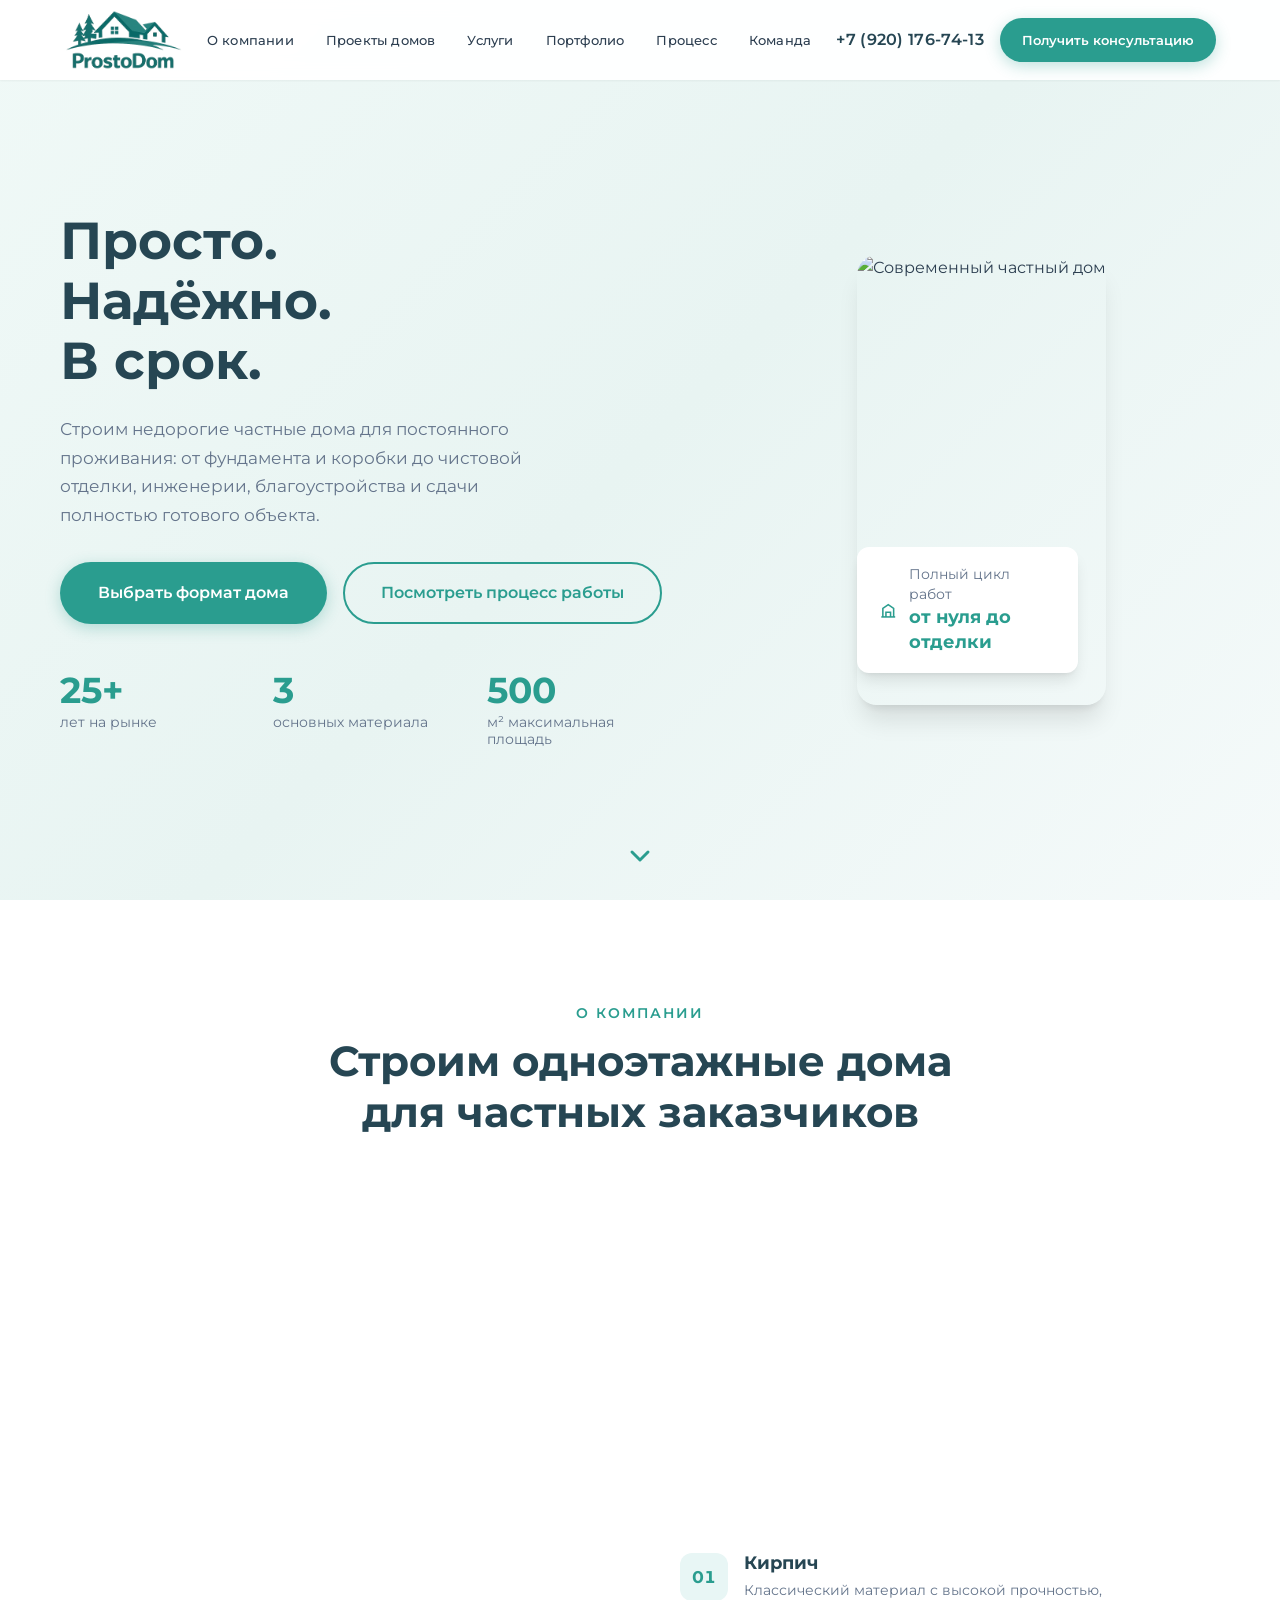
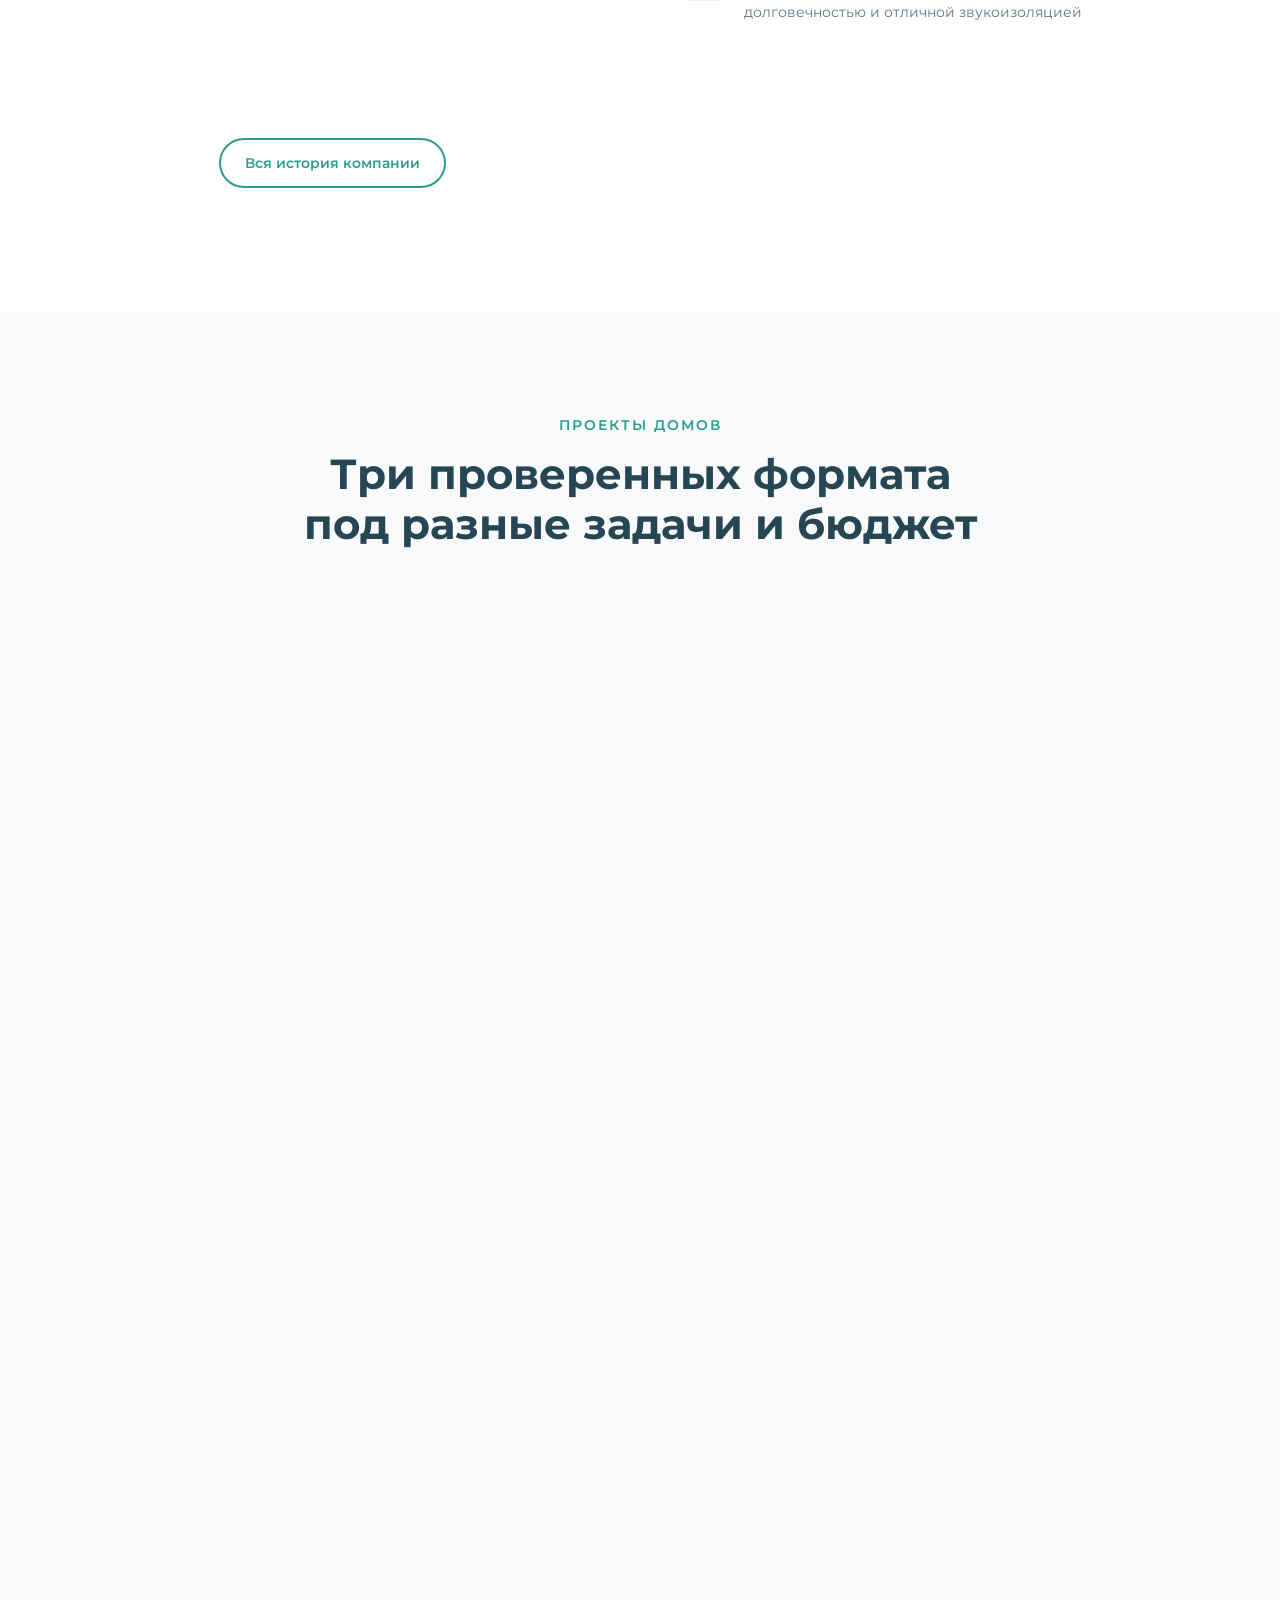
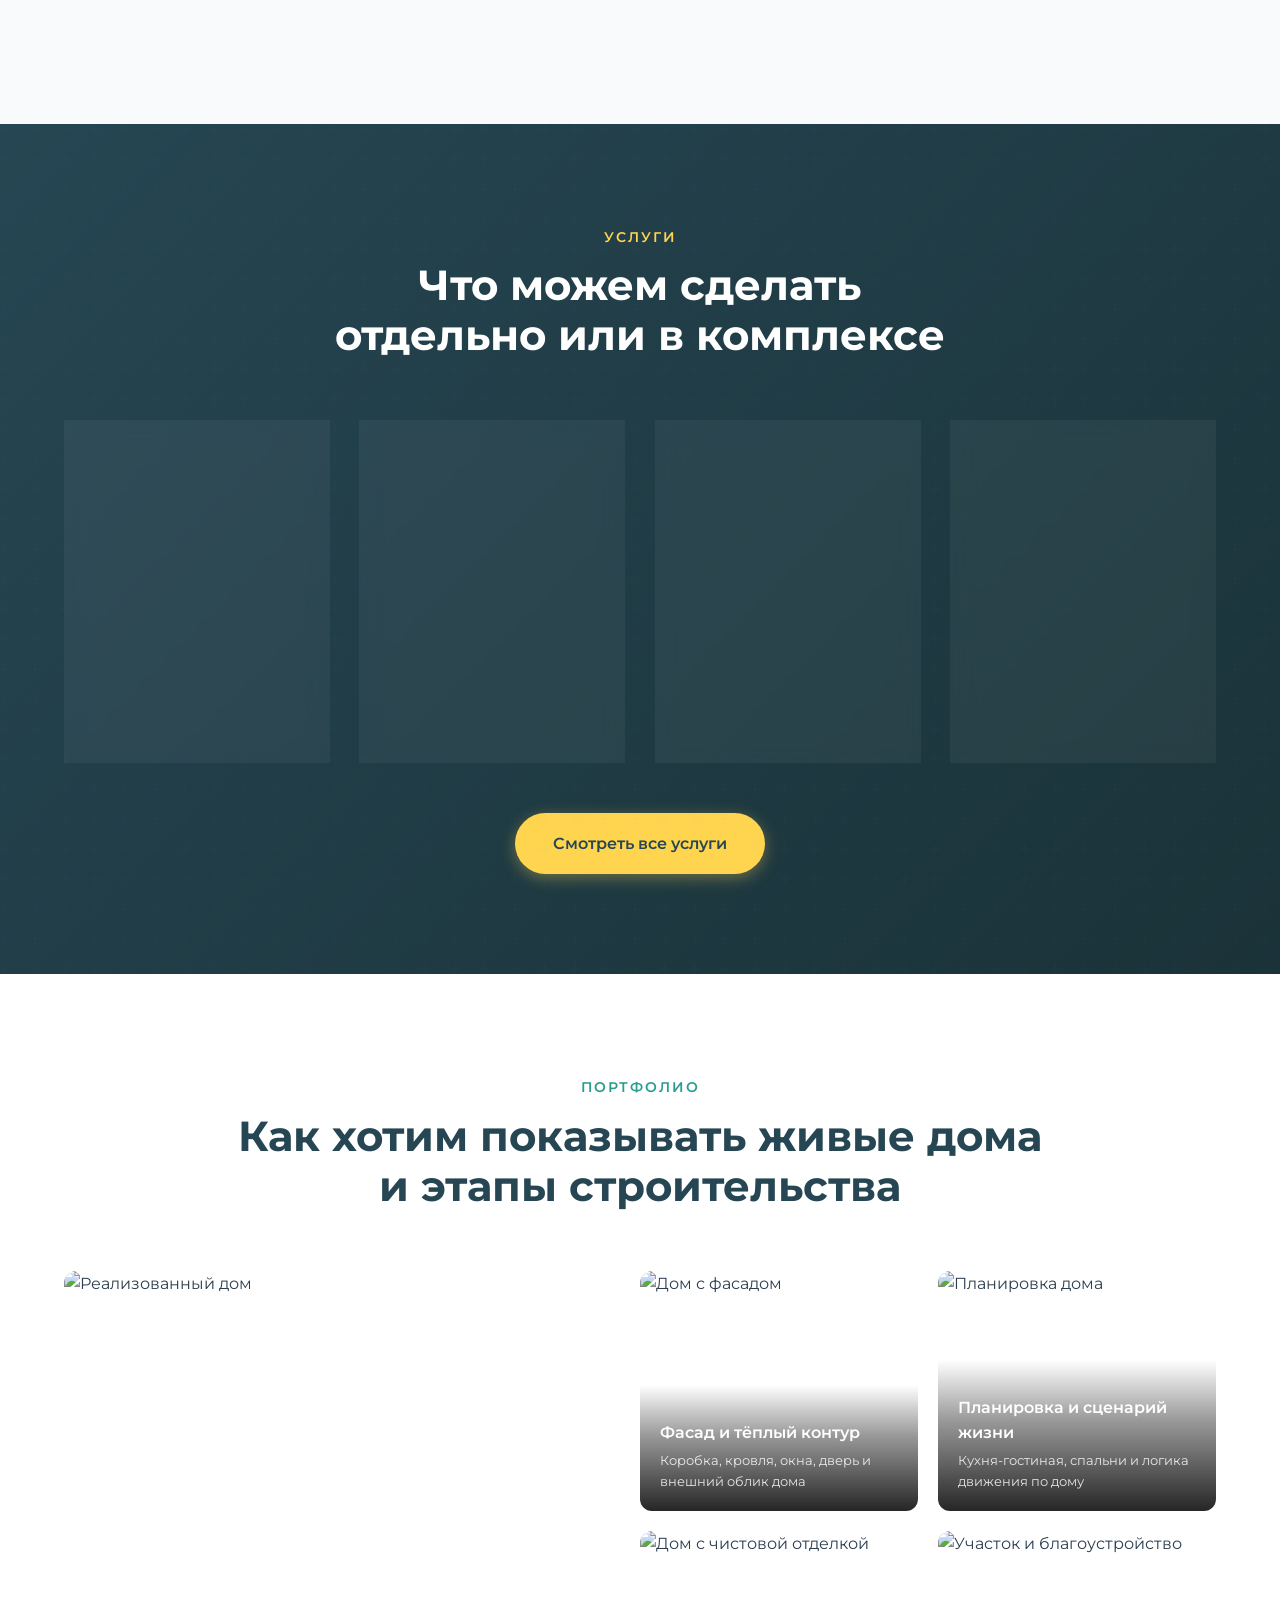
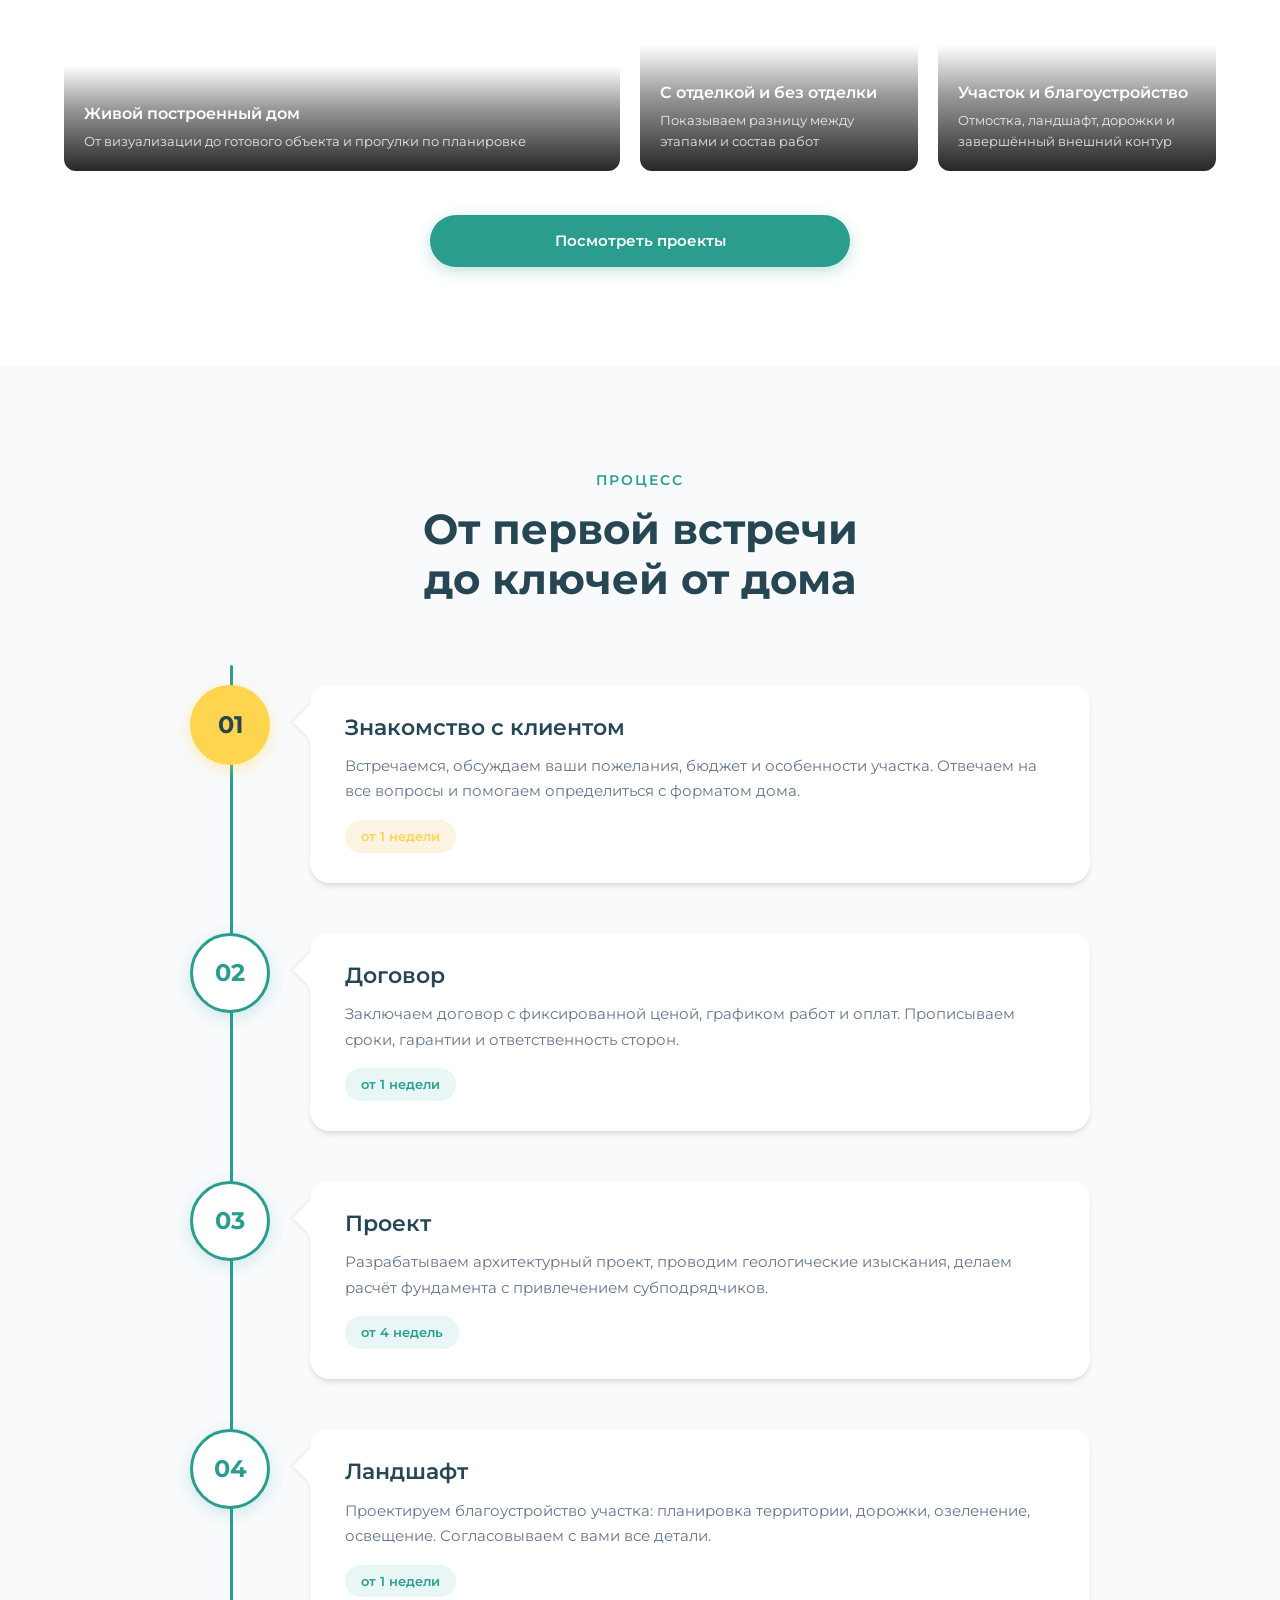
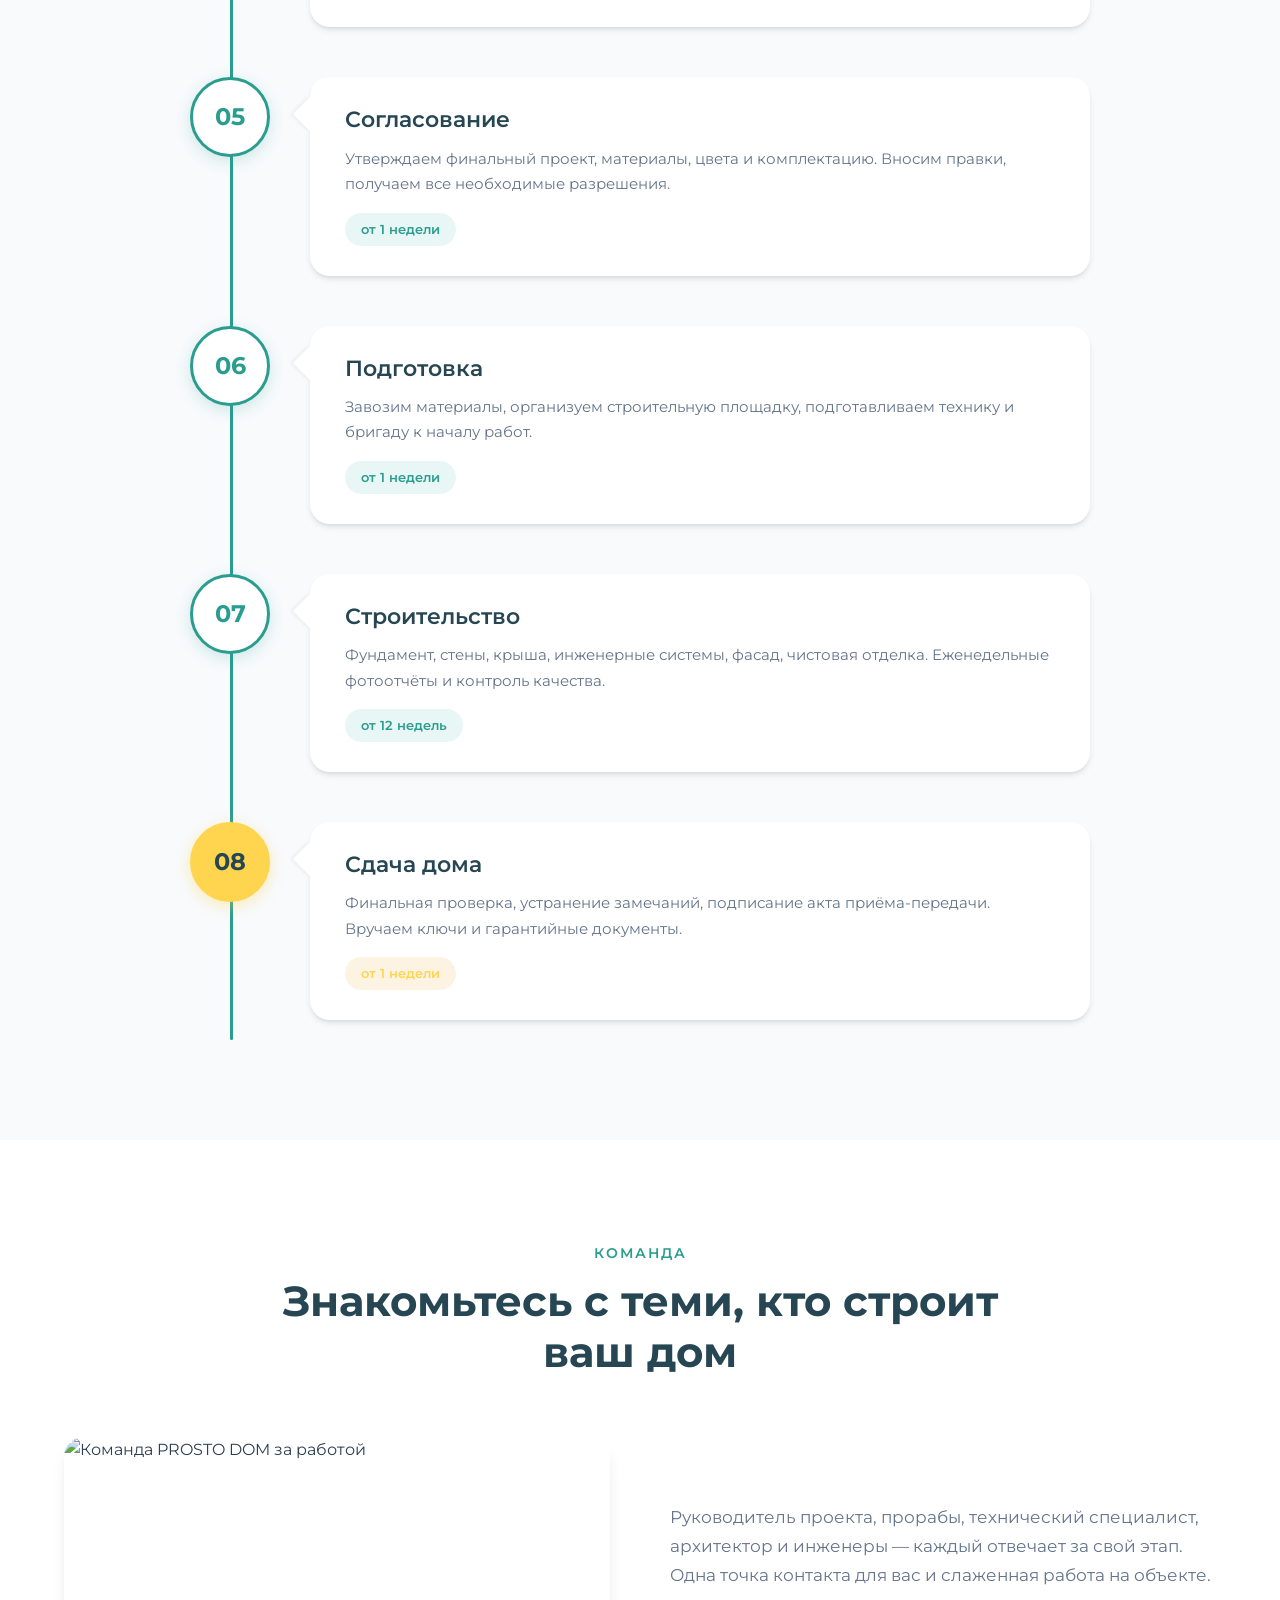
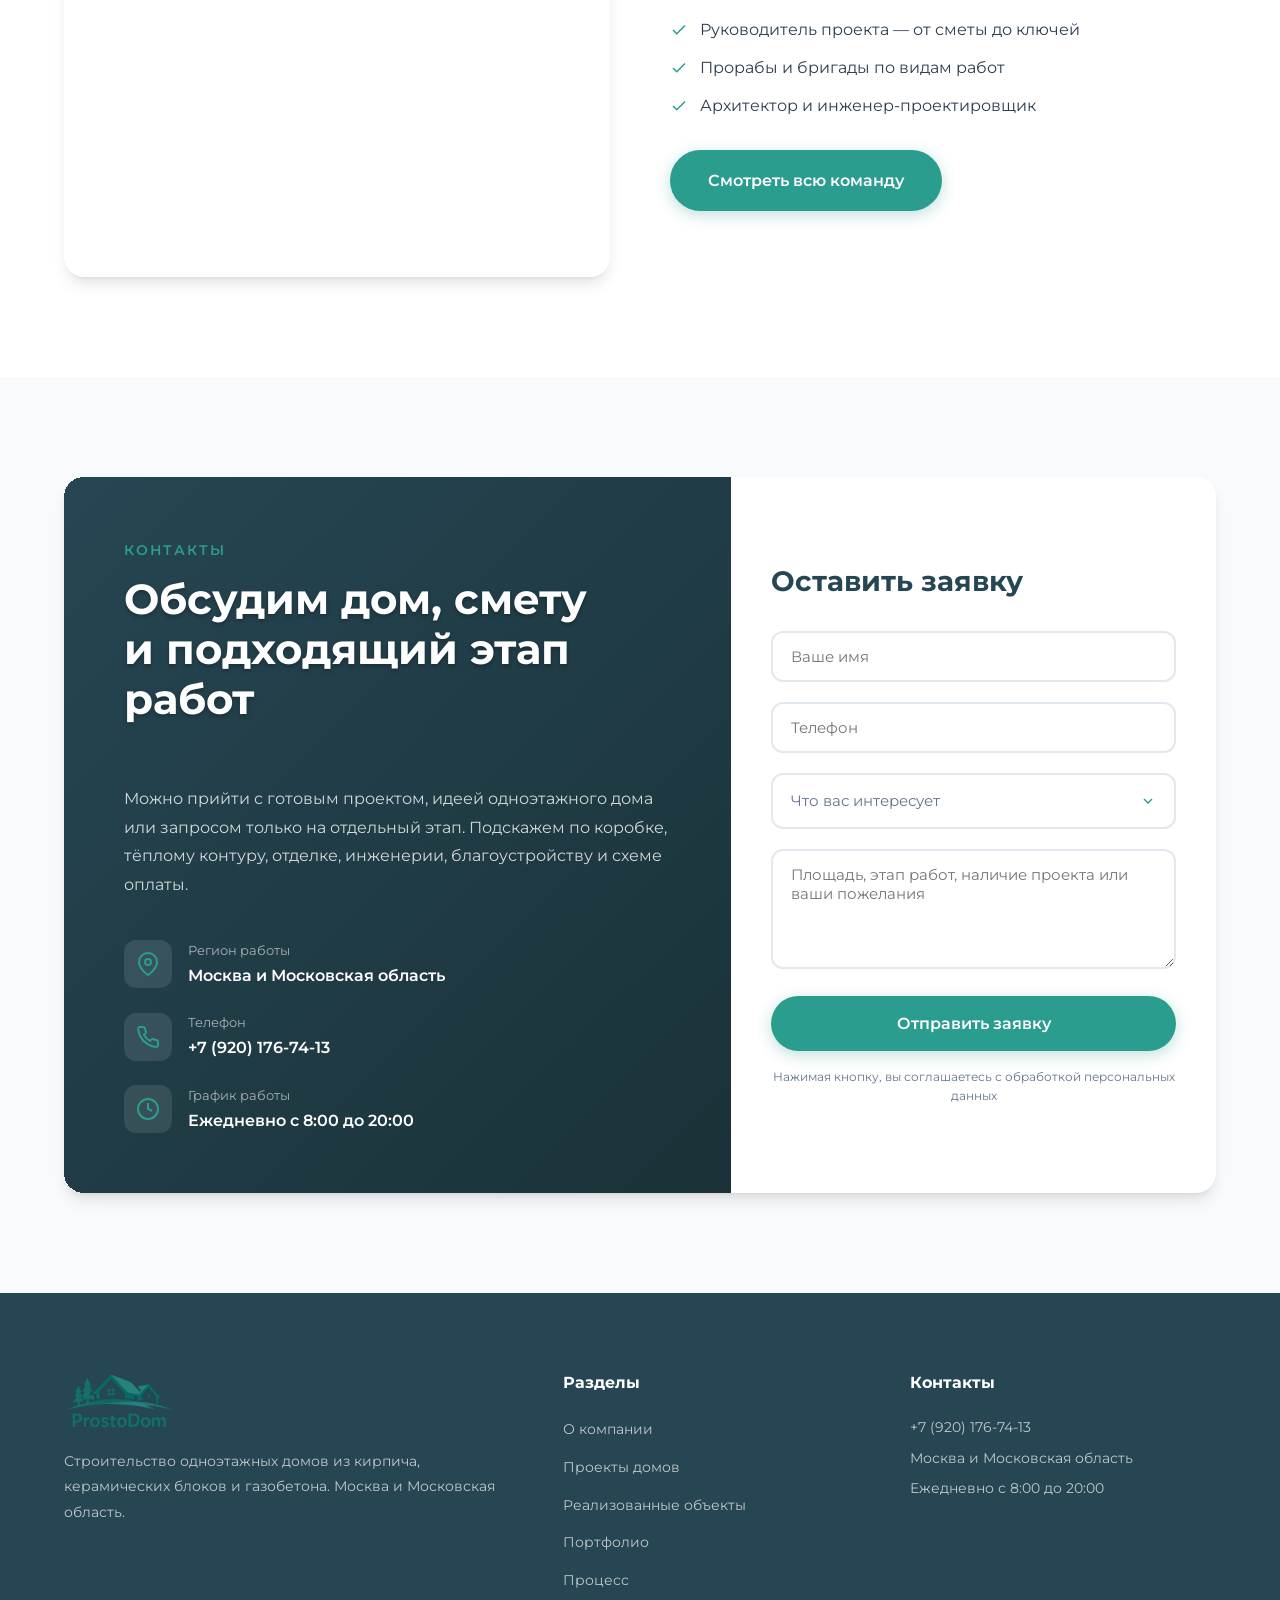
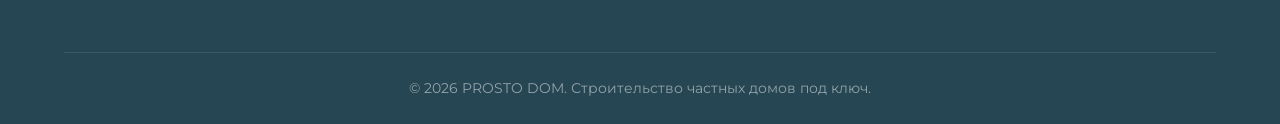
==== commit f6f5e28b: "save1" ====
--- a/index.html
+++ b/index.html
@@ -23,14 +23,16 @@
                     <li><a href="#gallery" class="nav-link">Портфолио</a></li>
                     <li><a href="#payment" class="nav-link">Процесс</a></li>
                     <li><a href="#team-preview" class="nav-link">Команда</a></li>
-                    <li><a href="#contact" class="nav-link">Контакты</a></li>
                 </ul>
-                <a href="#contact" class="btn btn-primary">Получить консультацию</a>
-                <button type="button" class="mobile-menu-btn">
-                    <span></span>
-                    <span></span>
-                    <span></span>
-                </button>
+                <div class="nav-end">
+                    <a href="tel:+79201767413" class="nav-phone">+7 (920) 176-74-13</a>
+                    <a href="#contact" class="btn btn-primary">Получить консультацию</a>
+                    <button type="button" class="mobile-menu-btn">
+                        <span></span>
+                        <span></span>
+                        <span></span>
+                    </button>
+                </div>
             </div>
         </div>
     </nav>
@@ -54,7 +56,7 @@
                     </div>
                     <div class="hero-stats">
                         <div class="stat-item">
-                            <span class="stat-number">25</span>
+                            <span class="stat-number">25+</span>
                             <span class="stat-label">лет на рынке</span>
                         </div>
                         <div class="stat-item">
@@ -100,7 +102,7 @@
                     <div class="about-image">
                         <img src="https://kimi-web-img.moonshot.cn/img/www.stagewindows.com/06be84ded75762f1f22cbdcfaafd7a8bdf763b5a.jpg" alt="Процесс строительства дома">
                         <div class="experience-badge">
-                            <span class="exp-number">25</span>
+                            <span class="exp-number">25+</span>
                             <span class="exp-text">лет<br>опыта</span>
                         </div>
                     </div>
--- a/assets/css/styles.css
+++ b/assets/css/styles.css
@@ -248,6 +248,25 @@
     width: 100%;
 }
 
+.nav-end {
+    display: flex;
+    align-items: center;
+    gap: 16px;
+    flex-shrink: 0;
+}
+
+.nav-phone {
+    font-size: 16px;
+    font-weight: 600;
+    color: var(--secondary);
+    white-space: nowrap;
+    letter-spacing: 0.02em;
+}
+
+.nav-phone:hover {
+    color: var(--primary);
+}
+
 .nav-wrapper .btn {
     flex-shrink: 0;
     padding: 10px 20px;
@@ -1451,6 +1470,14 @@
 
     .nav-link {
         font-size: 12px;
+    }
+
+    .nav-phone {
+        font-size: 14px;
+    }
+
+    .nav-end {
+        gap: 12px;
     }
 
     .logo-img {
@@ -1682,9 +1709,16 @@
         display: none;
     }
 
+    .nav-phone {
+        font-size: 13px;
+    }
+
+    .nav-end {
+        gap: 10px;
+    }
+
     .mobile-menu-btn {
         display: flex;
-        margin-left: auto;
         flex-shrink: 0;
         min-width: 44px;
         min-height: 44px;
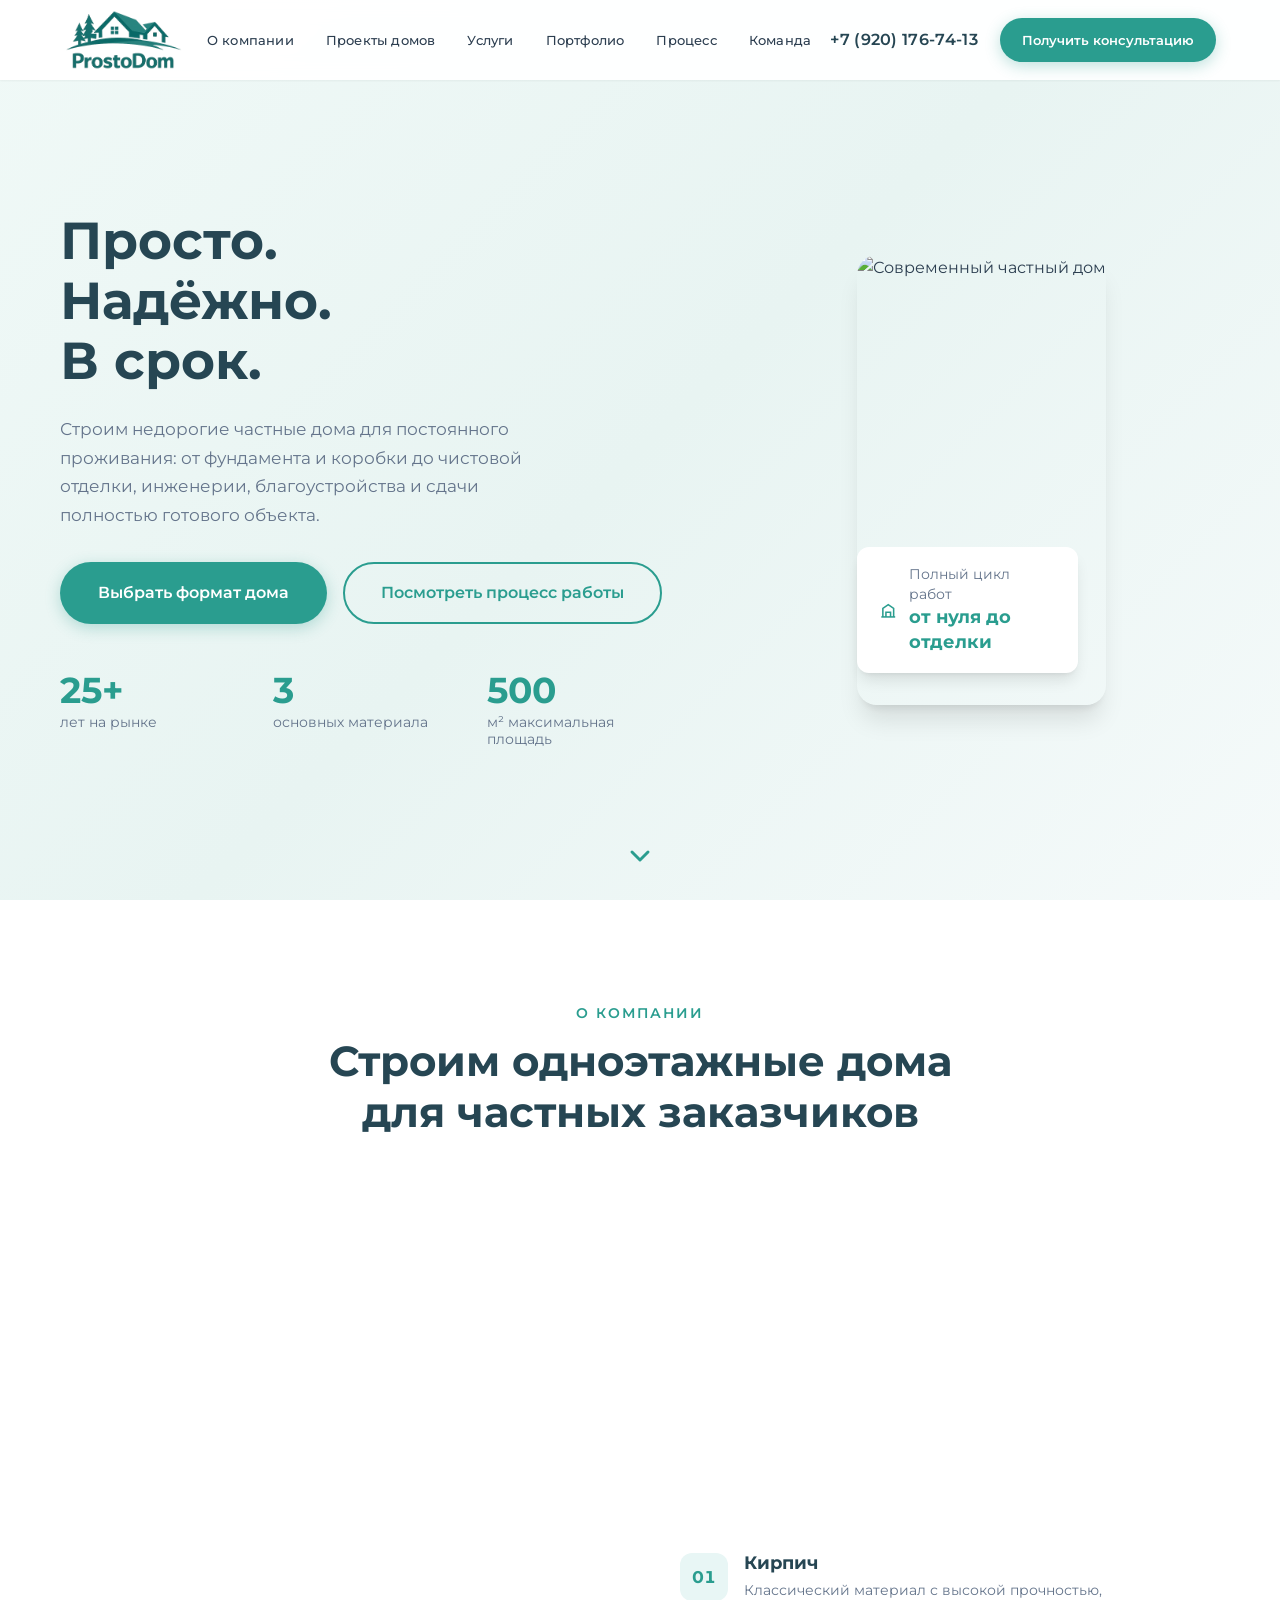
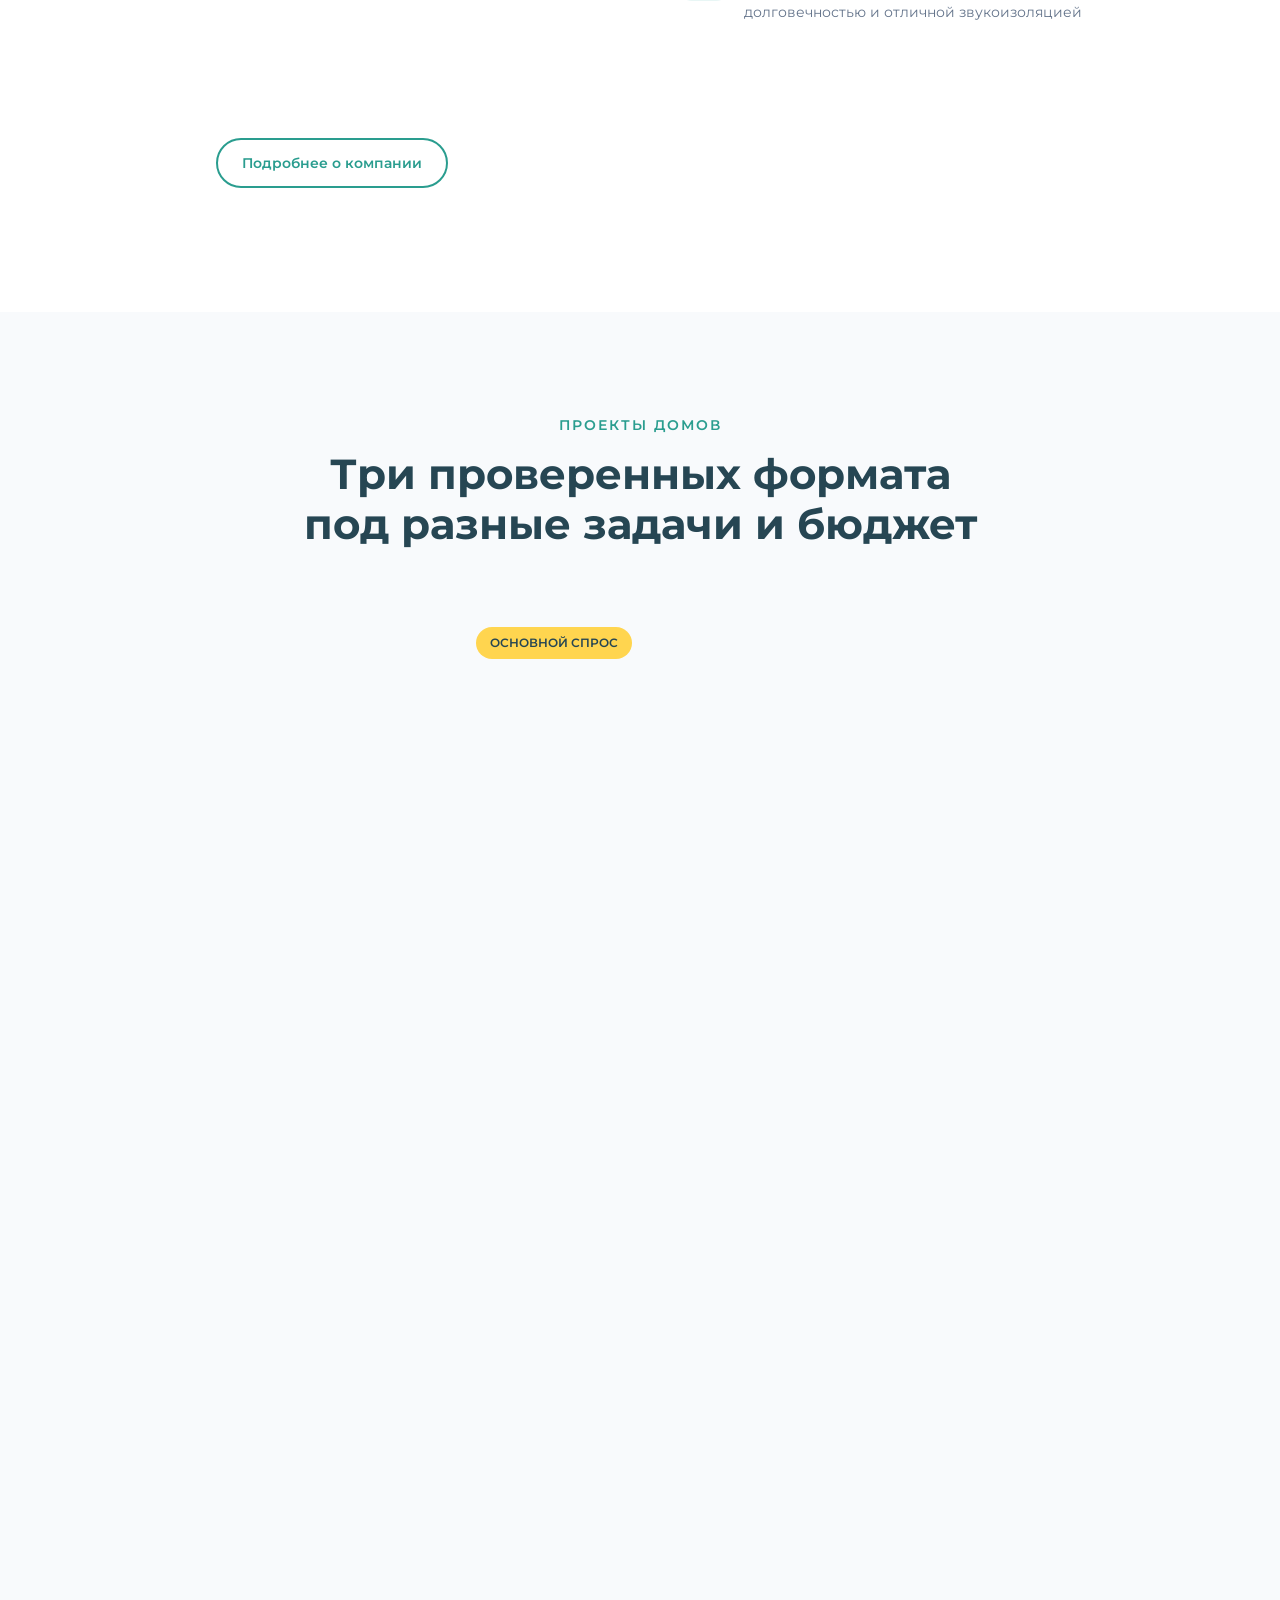
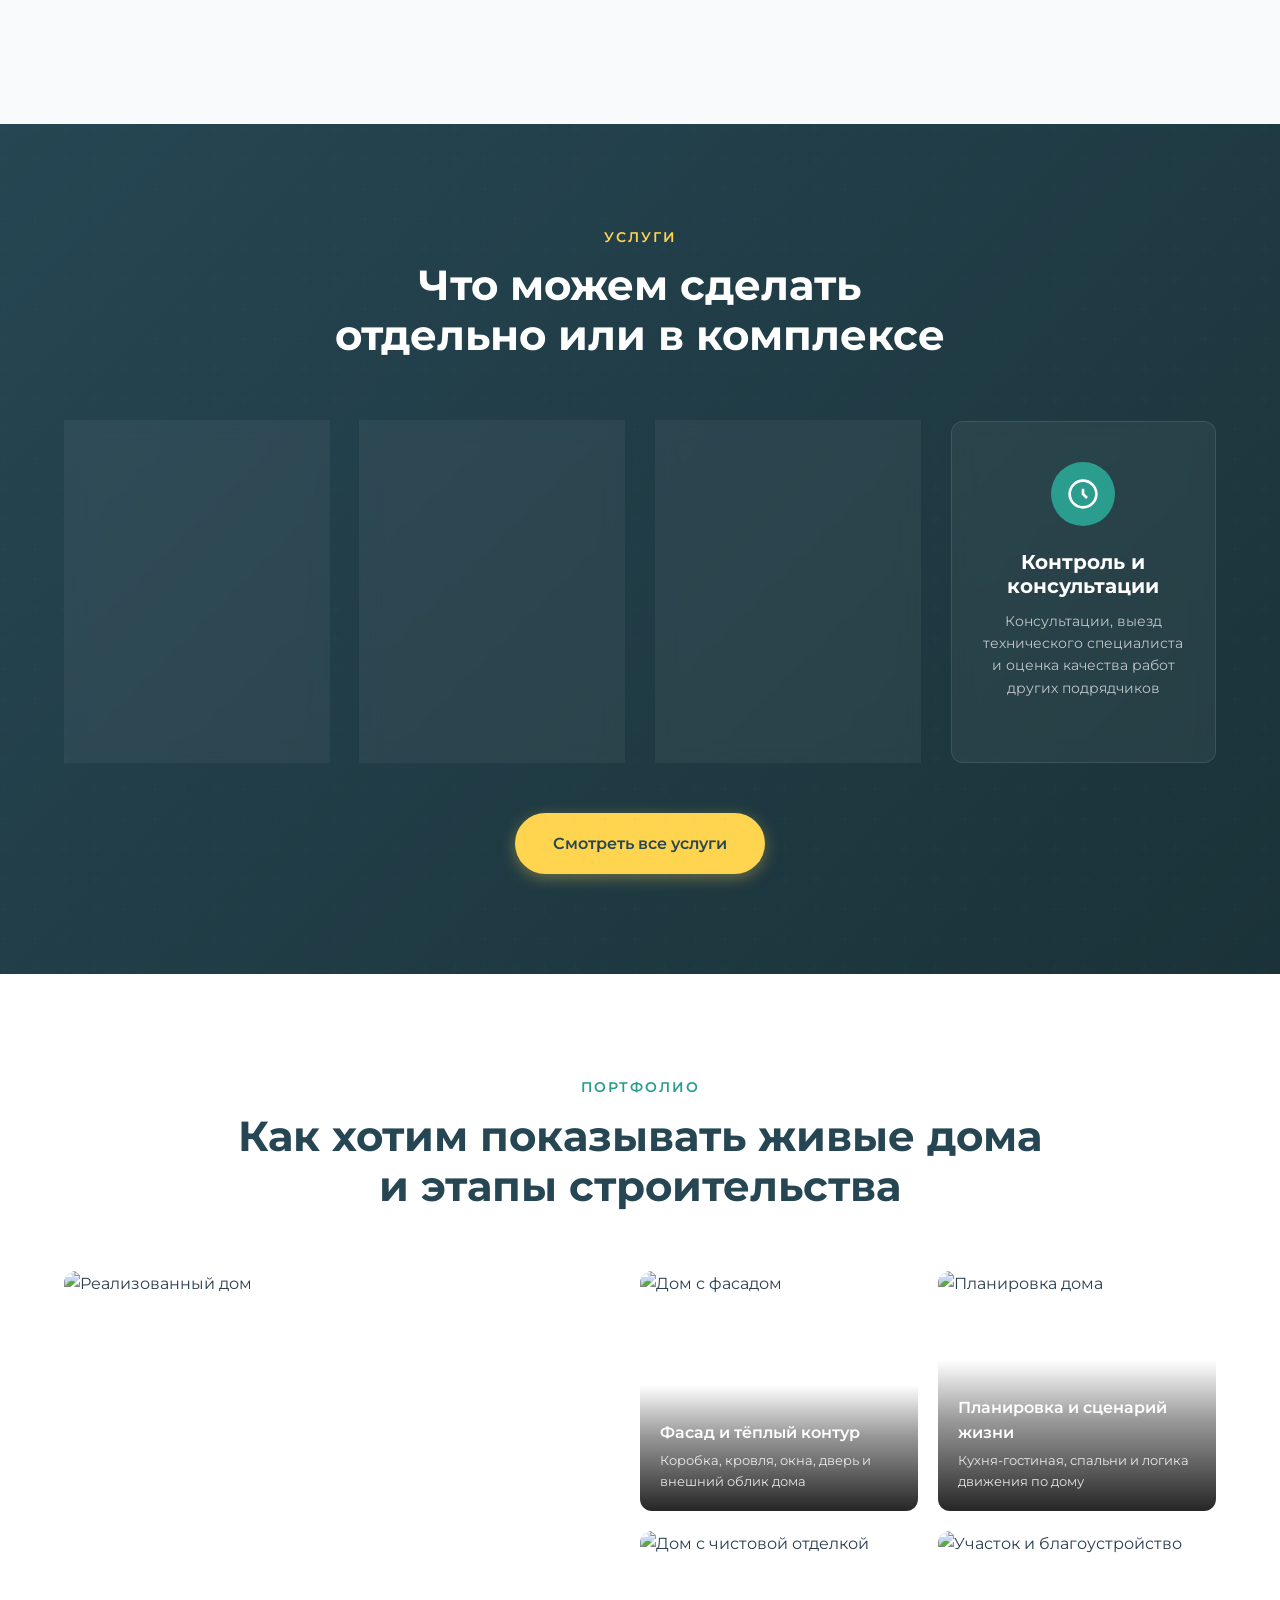
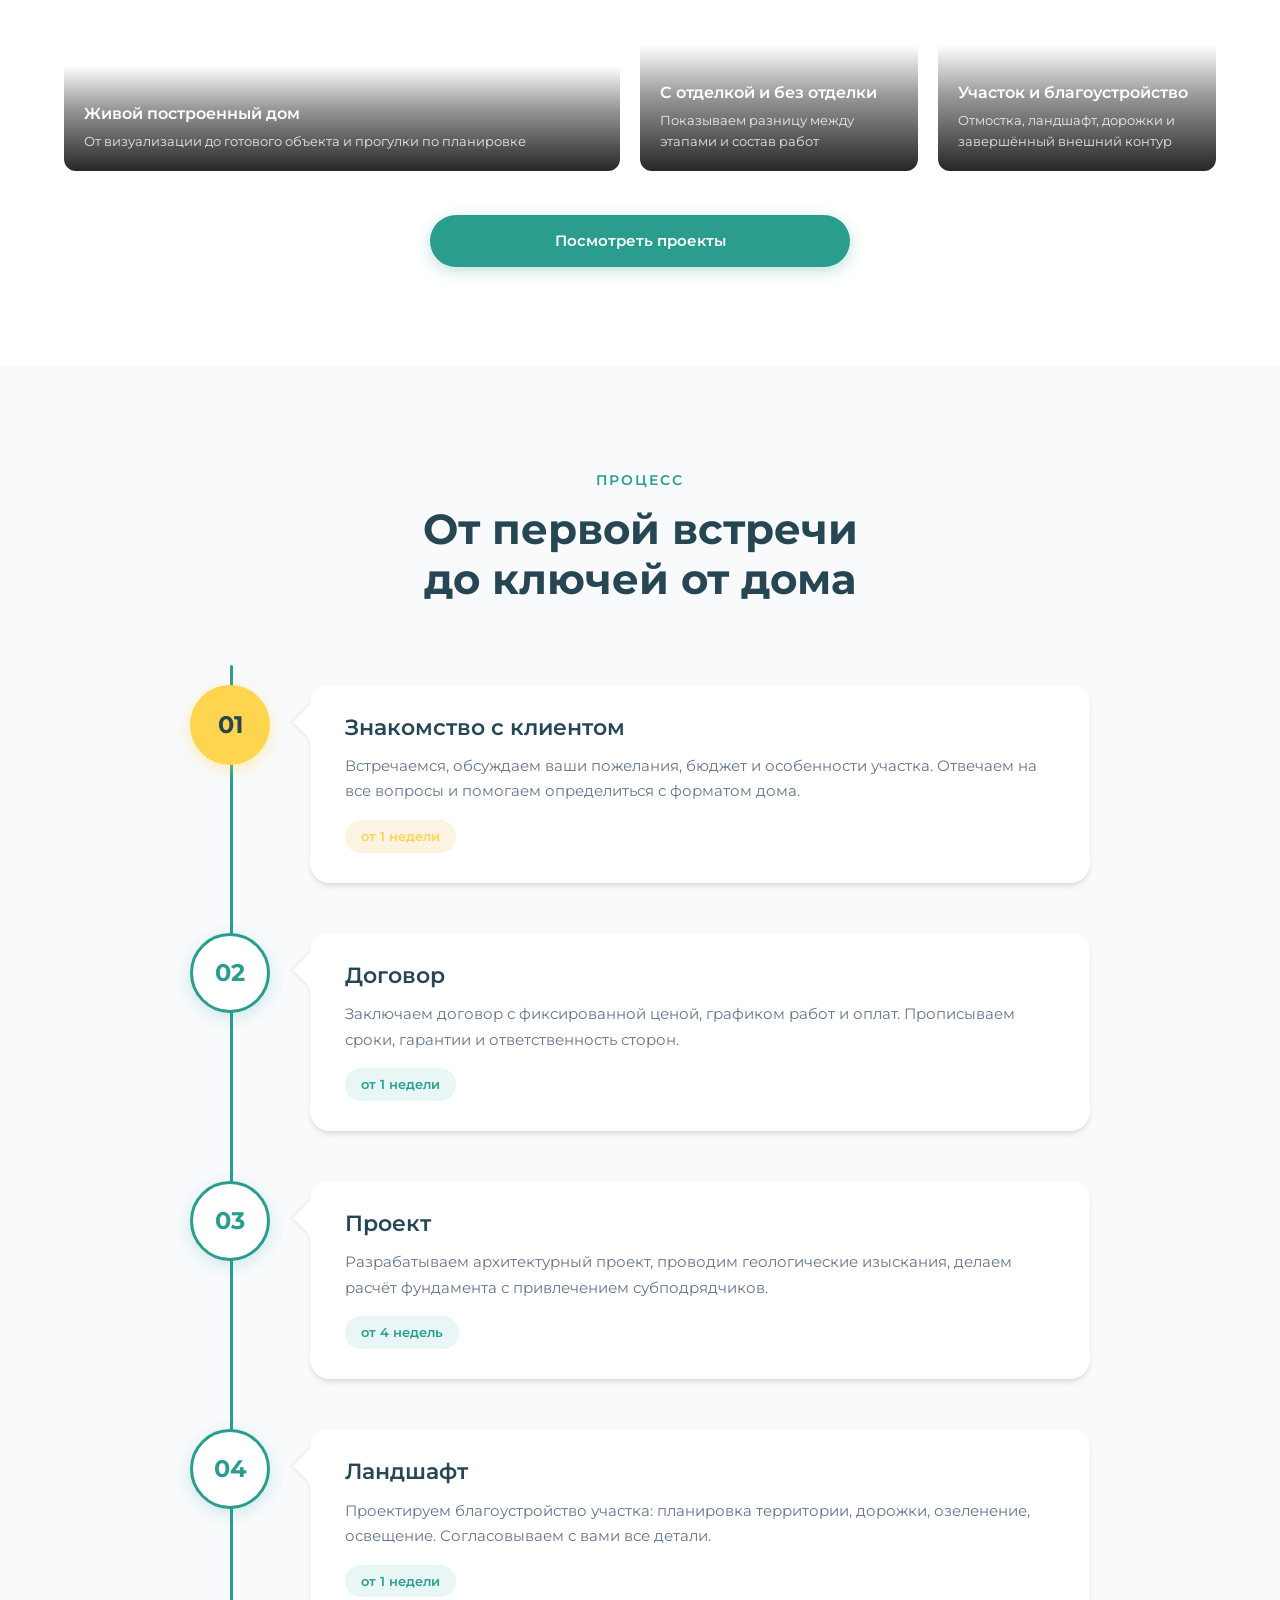
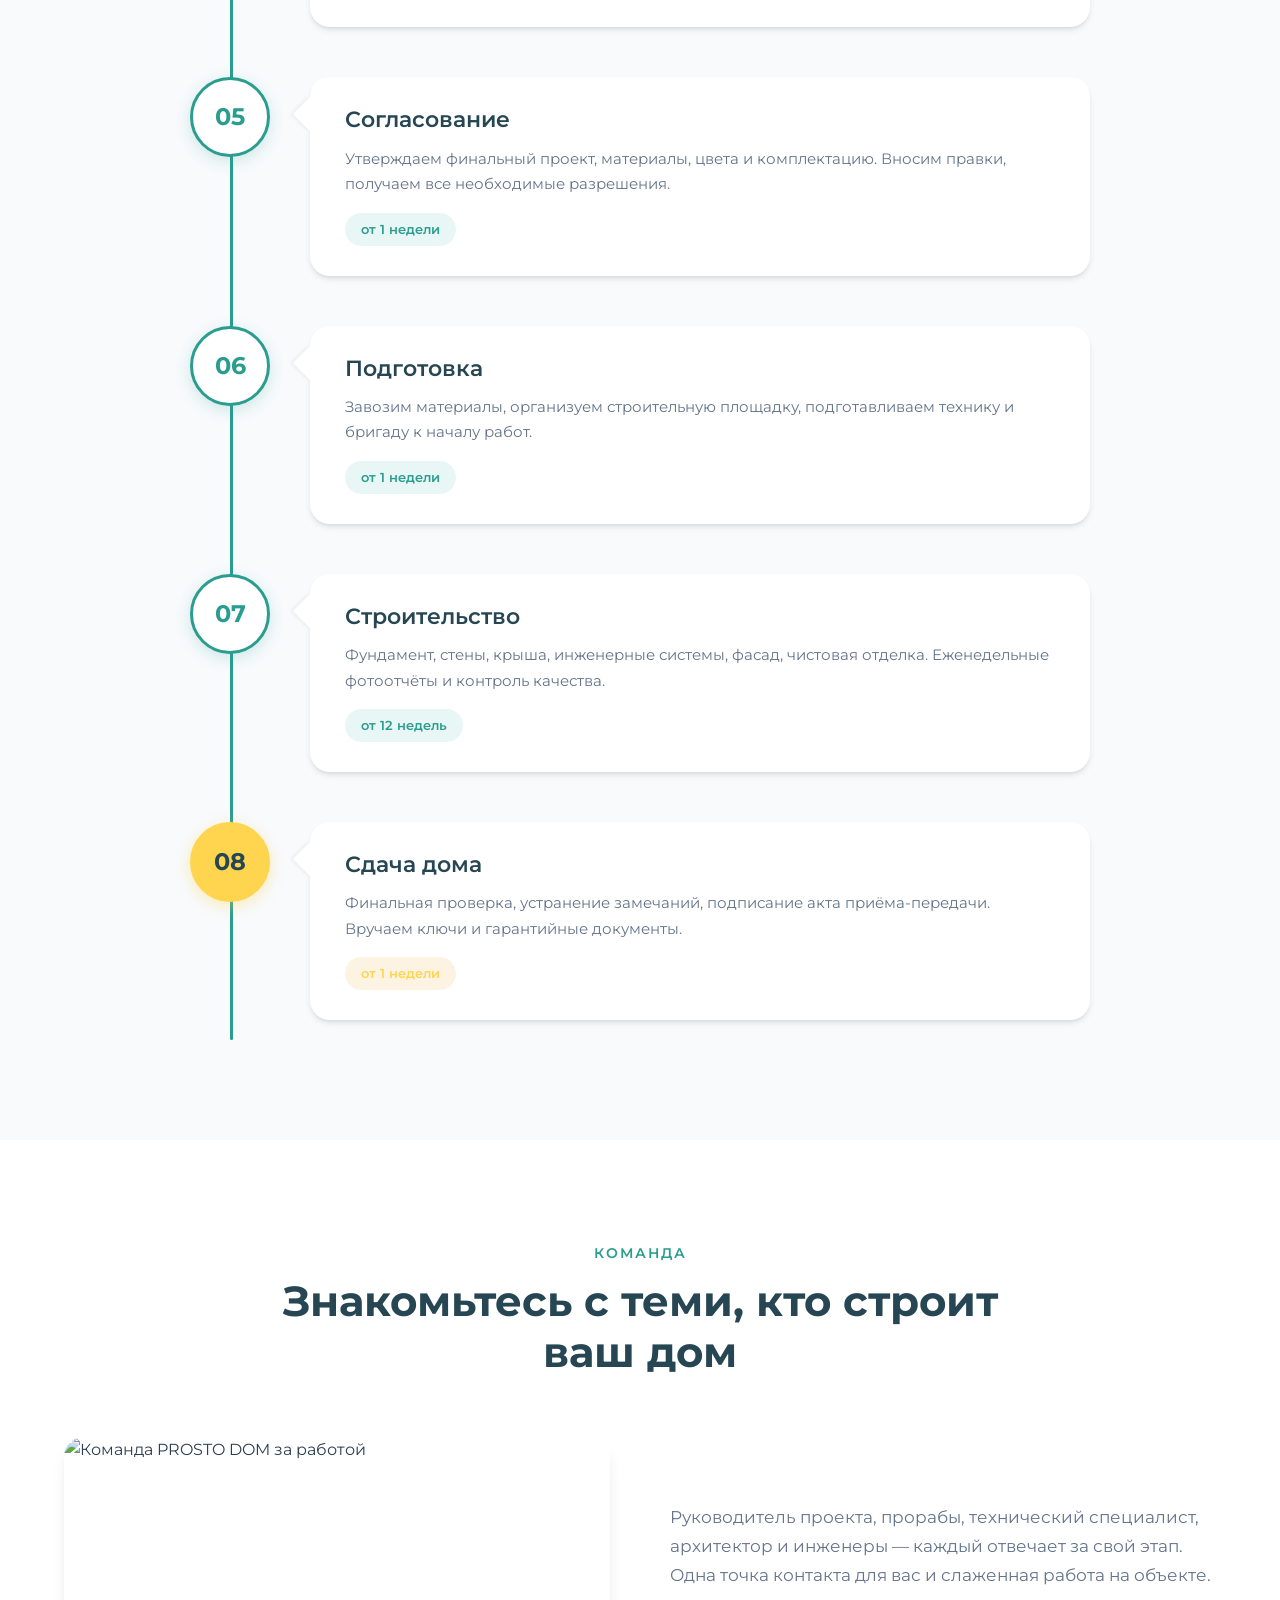
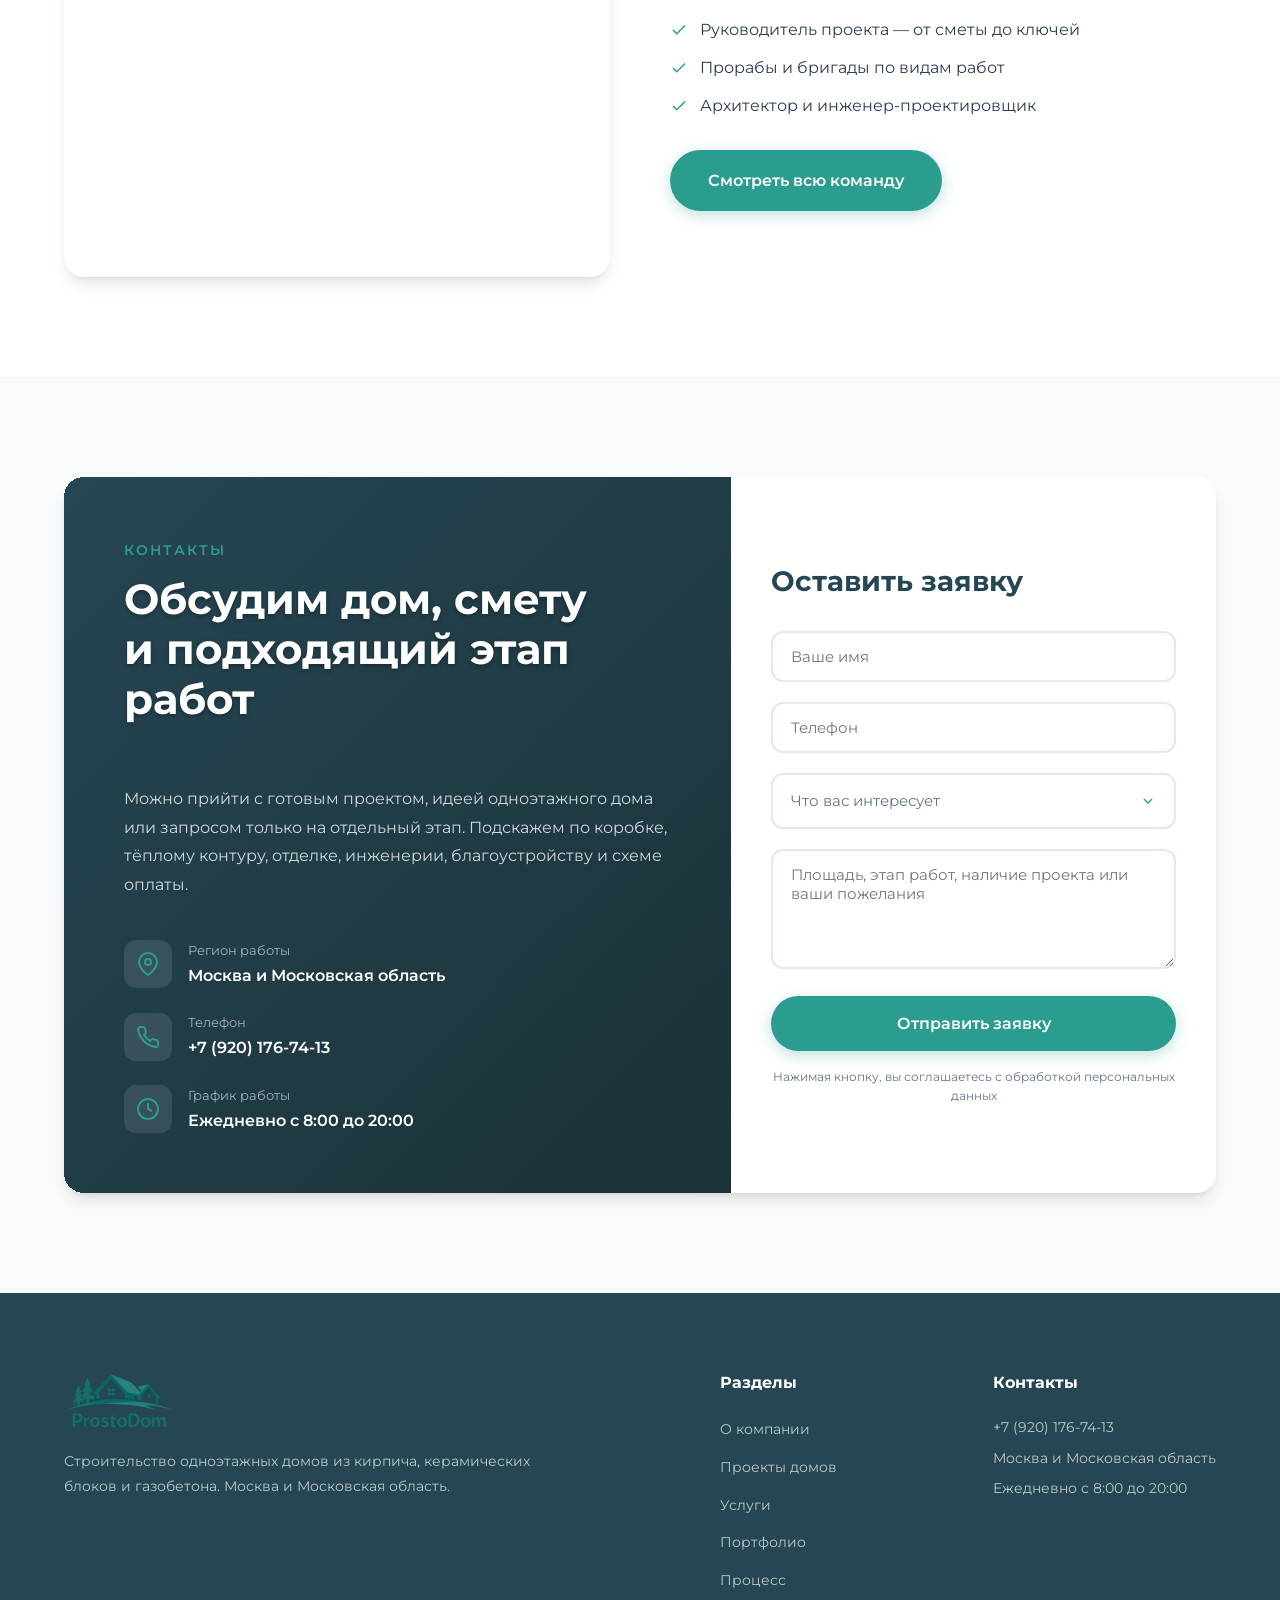
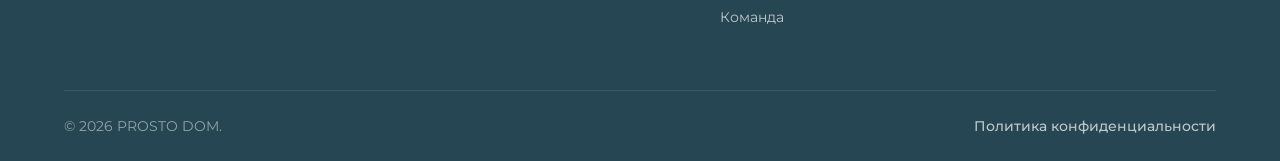
==== commit c0fe52b0: "save1" ====
--- a/index.html
+++ b/index.html
@@ -4,6 +4,8 @@
     <meta charset="UTF-8">
     <meta name="viewport" content="width=device-width, initial-scale=1.0, viewport-fit=cover">
     <title>PROSTO DOM | Строительство одноэтажных домов под ключ</title>
+    <link rel="icon" href="assets/images/favicon-tab.png" type="image/png">
+    <link rel="apple-touch-icon" href="assets/images/favicon-tab.png">
     <link rel="preconnect" href="https://fonts.googleapis.com">
     <link rel="preconnect" href="https://fonts.gstatic.com" crossorigin>
     <link href="https://fonts.googleapis.com/css2?family=Montserrat:wght@300;400;500;600;700&display=swap" rel="stylesheet">
@@ -106,7 +108,7 @@
                             <span class="exp-text">лет<br>опыта</span>
                         </div>
                     </div>
-                    <a href="#about" class="btn btn-outline about-history-btn">Вся история компании</a>
+                    <a href="pages/about.html" class="btn btn-outline about-history-btn">Подробнее о компании</a>
                 </div>
                 <div class="about-content">
                     <h3>Недорогие дома под ключ, тёплый контур и отдельные строительные этапы</h3>
@@ -634,9 +636,10 @@
                     <ul>
                         <li><a href="#about">О компании</a></li>
                         <li><a href="#products">Проекты домов</a></li>
-                        <li><a href="pages/projects.html">Реализованные объекты</a></li>
+                        <li><a href="#advantages">Услуги</a></li>
                         <li><a href="#gallery">Портфолио</a></li>
                         <li><a href="#payment">Процесс</a></li>
+                        <li><a href="#team-preview">Команда</a></li>
                     </ul>
                 </div>
                 <div class="footer-contact">
@@ -647,7 +650,8 @@
                 </div>
             </div>
             <div class="footer-bottom">
-                <p>© 2026 PROSTO DOM. Строительство частных домов под ключ.</p>
+                <p>© 2026 PROSTO DOM.</p>
+                <a href="pages/privacy.html" class="footer-bottom-link">Политика конфиденциальности</a>
             </div>
         </div>
     </footer>
--- a/assets/css/styles.css
+++ b/assets/css/styles.css
@@ -261,6 +261,7 @@
     color: var(--secondary);
     white-space: nowrap;
     letter-spacing: 0.02em;
+    transform: translateX(-6px);
 }
 
 .nav-phone:hover {
@@ -1275,11 +1276,19 @@
 }
 
 .footer-content {
-    display: grid;
-    grid-template-columns: 1.5fr 1fr 1fr;
-    gap: 40px;
+    display: flex;
+    flex-wrap: nowrap;
+    justify-content: space-between;
+    align-items: flex-start;
+    column-gap: 40px;
     padding-bottom: 60px;
     border-bottom: 1px solid rgba(255, 255, 255, 0.1);
+}
+
+.footer-brand {
+    flex: 1 1 0%;
+    min-width: 0;
+    max-width: min(500px, 100%);
 }
 
 .footer-brand .logo {
@@ -1317,17 +1326,61 @@
     color: var(--primary);
 }
 
+.footer-links {
+    flex: 0 0 auto;
+    width: max-content;
+    max-width: 100%;
+}
+
 .footer-contact p {
     color: rgba(255, 255, 255, 0.7);
     font-size: 14px;
     margin-bottom: 8px;
 }
 
+.footer-contact {
+    flex: 0 0 auto;
+    width: max-content;
+    max-width: 100%;
+}
+
 .footer-bottom {
     padding: 24px 0;
-    text-align: center;
     color: rgba(255, 255, 255, 0.5);
     font-size: 14px;
+    display: flex;
+    flex-wrap: wrap;
+    align-items: center;
+    justify-content: space-between;
+    gap: 12px 24px;
+}
+
+.footer-bottom p {
+    margin: 0;
+    text-align: left;
+}
+
+.footer-bottom-link {
+    color: rgba(255, 255, 255, 0.7);
+    font-size: 14px;
+    font-weight: 500;
+    transition: var(--transition);
+}
+
+.footer-bottom-link:hover {
+    color: var(--accent);
+}
+
+@media (max-width: 600px) {
+    .footer-bottom {
+        flex-direction: column;
+        justify-content: center;
+        text-align: center;
+    }
+
+    .footer-bottom p {
+        text-align: center;
+    }
 }
 
 .partners {
@@ -1616,7 +1669,28 @@
     }
 
     .footer-content {
-        grid-template-columns: repeat(2, 1fr);
+        display: grid;
+        grid-template-columns: minmax(0, 1fr) minmax(0, 1fr);
+        grid-template-rows: auto auto;
+        column-gap: 40px;
+        row-gap: 40px;
+    }
+
+    .footer-brand {
+        grid-column: 1;
+        grid-row: 1 / -1;
+        align-self: start;
+    }
+
+    .footer-links {
+        grid-column: 2;
+        grid-row: 1;
+    }
+
+    .footer-contact {
+        grid-column: 2;
+        grid-row: 2;
+        justify-self: end;
     }
 
     .partners-grid {
@@ -1711,6 +1785,7 @@
 
     .nav-phone {
         font-size: 13px;
+        transform: none;
     }
 
     .nav-end {
@@ -2025,11 +2100,41 @@
     }
 
     .footer-content {
-        grid-template-columns: 1fr;
+        display: flex;
+        flex-direction: column;
+        align-items: center;
+        gap: 40px;
+        column-gap: 0;
         text-align: center;
     }
 
     .footer-brand {
+        flex: none;
+        max-width: 100%;
+        width: 100%;
+        text-align: center;
+    }
+
+    .footer-links {
+        flex: none;
+        width: 100%;
+        max-width: 100%;
+    }
+
+    .footer-links ul {
+        align-items: center;
+    }
+
+    .footer-links li {
+        display: flex;
+        justify-content: center;
+        width: 100%;
+    }
+
+    .footer-contact {
+        flex: none;
+        width: 100%;
+        max-width: 100%;
         text-align: center;
     }
 
